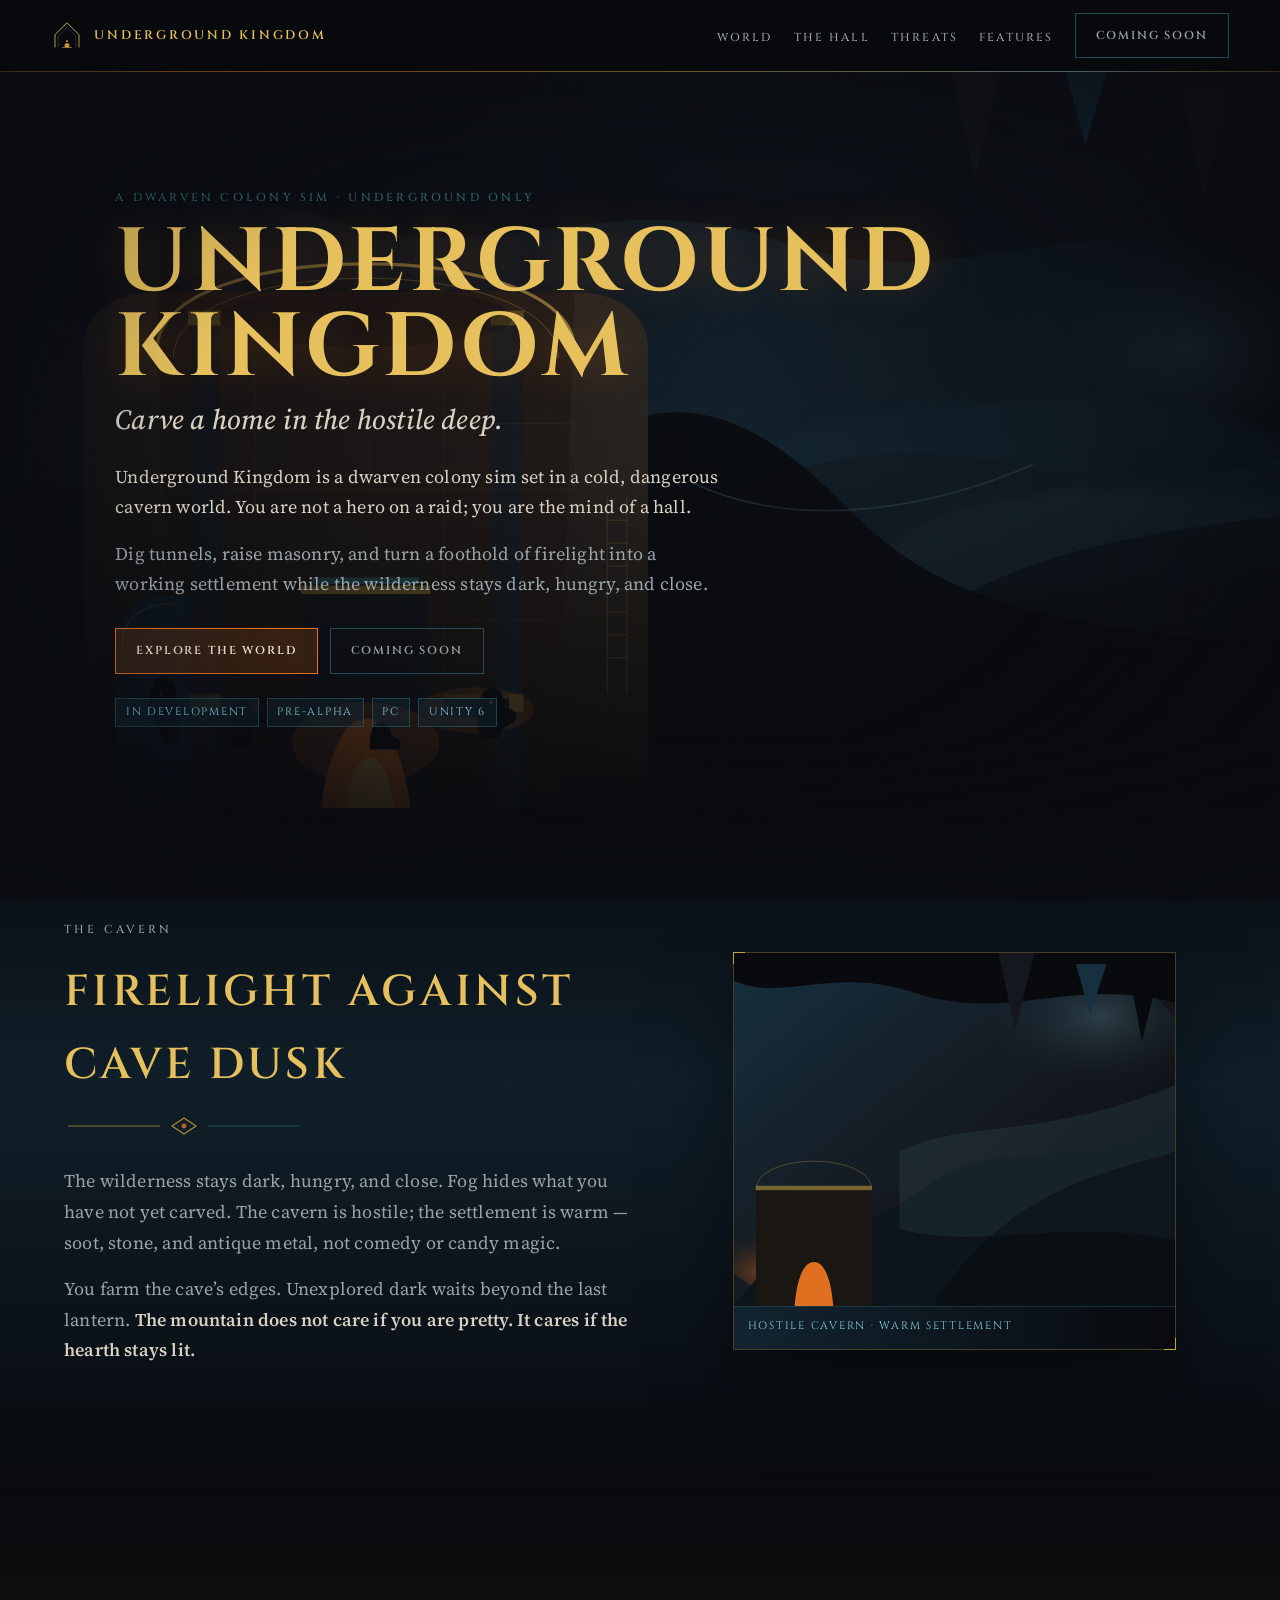
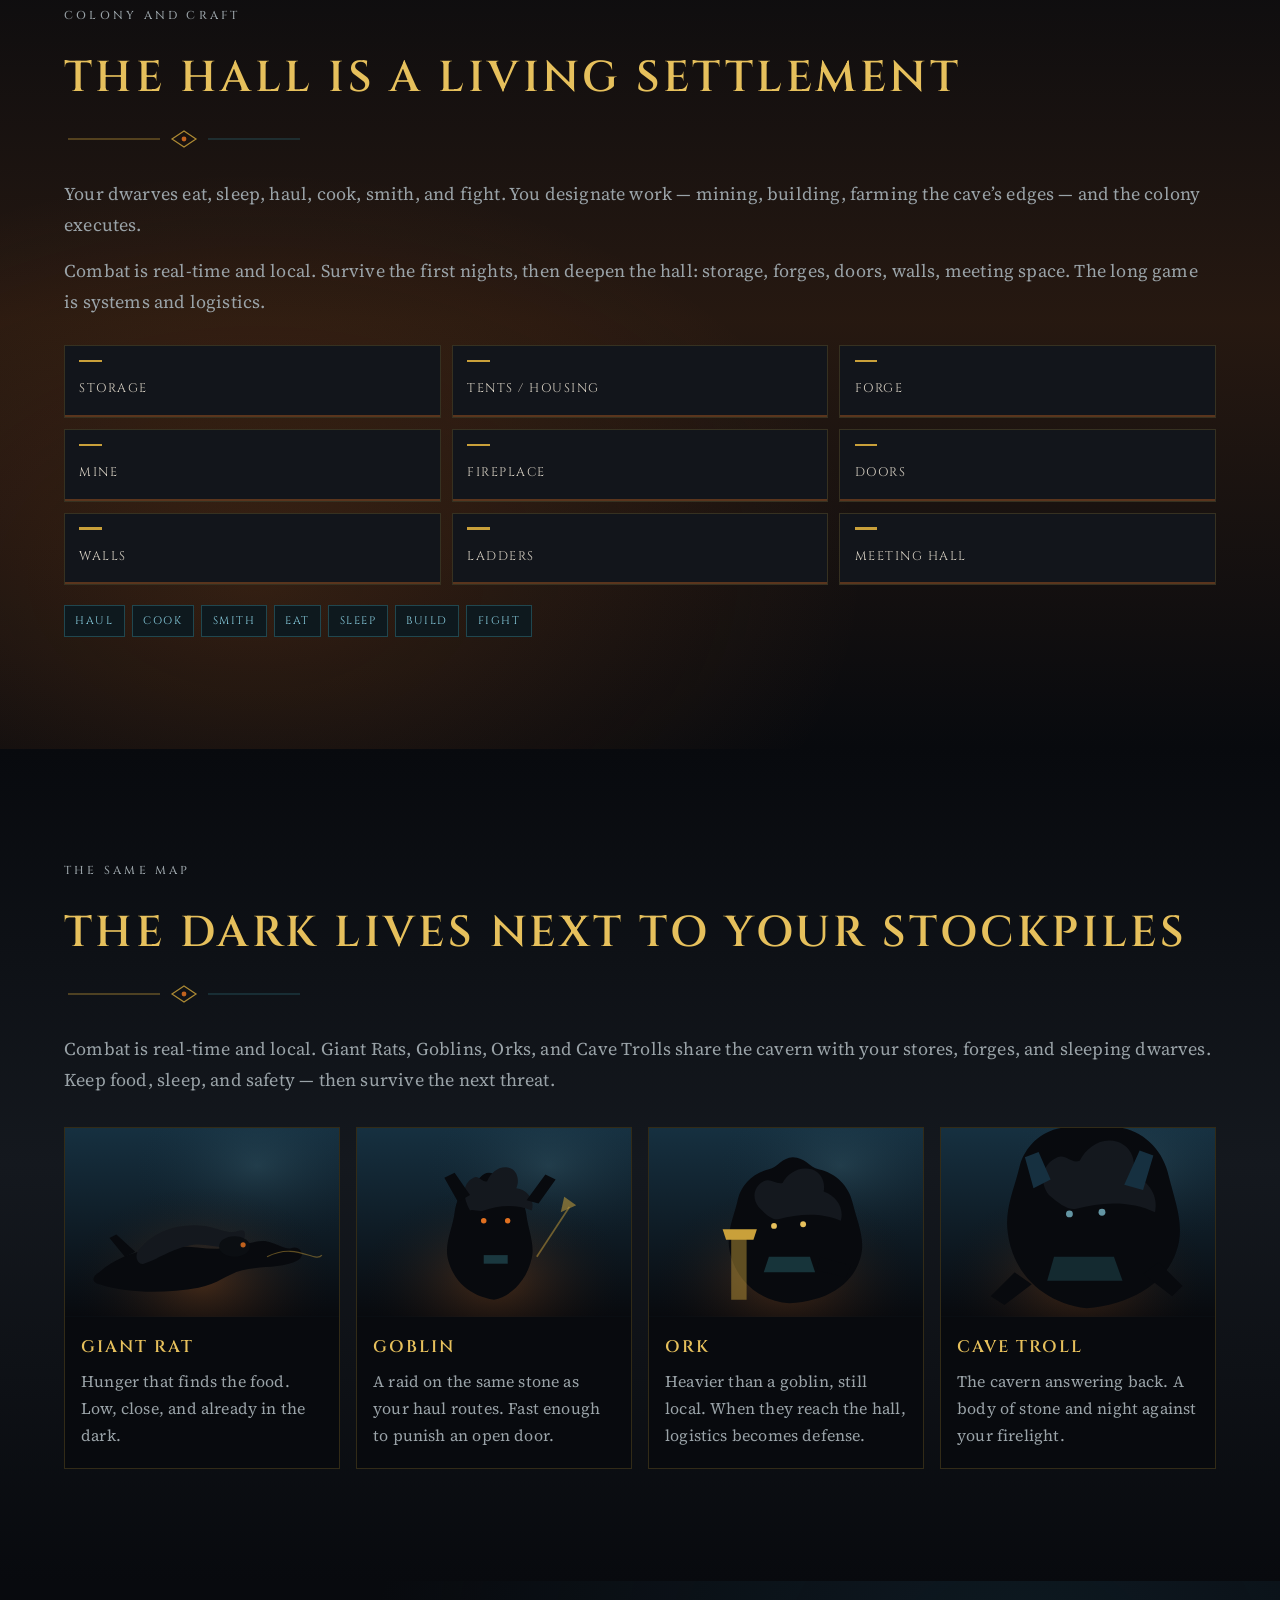
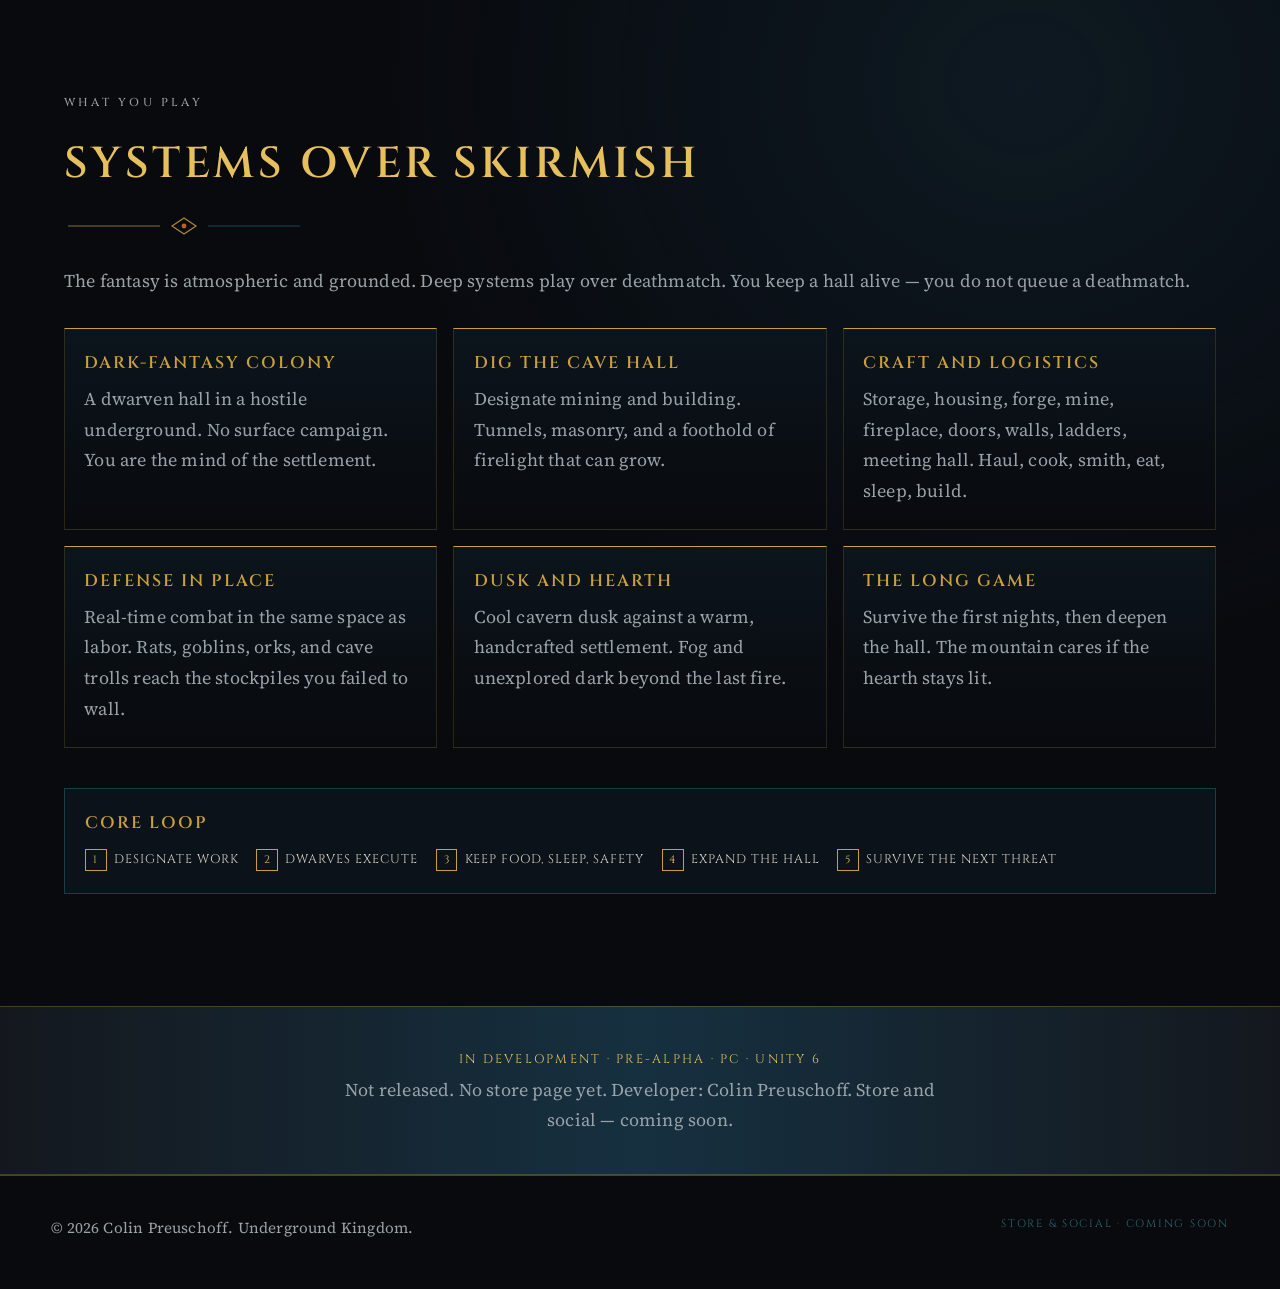
==== docs/index.html @ c6074930 "Add Underground Kingdom public site v1 Static marketing page for GitHub Pages (/docs), with locked p" ====
<!DOCTYPE html>
<html lang="en">
<head>
  <meta charset="utf-8">
  <meta name="viewport" content="width=device-width, initial-scale=1">
  <title>Underground Kingdom — a dwarven colony sim</title>
  <meta name="description" content="Underground Kingdom is a dwarven colony sim set in a cold, dangerous cavern world. Dig tunnels, raise masonry, and keep the hearth lit. PC. Unity 6. In development.">
  <meta name="theme-color" content="#080A0E">
  <meta name="robots" content="index,follow">
  <meta property="og:title" content="Underground Kingdom">
  <meta property="og:description" content="Carve a home in the hostile deep. A dwarven colony sim of logistics, craft, and real-time defense.">
  <meta property="og:type" content="website">
  <meta property="og:image" content="assets/hero-cavern.svg">
  <meta name="twitter:card" content="summary_large_image">
  <link rel="icon" href="assets/favicon.svg" type="image/svg+xml">
  <link rel="preconnect" href="https://fonts.googleapis.com">
  <link rel="preconnect" href="https://fonts.gstatic.com" crossorigin>
  <link rel="stylesheet" href="https://fonts.googleapis.com/css2?family=Cinzel:wght@400;500;600;700&family=Source+Serif+4:opsz,wght@8..60,400;8..60,500;8..60,600;8..60,700&display=swap">
  <link rel="stylesheet" href="css/styles.css">
  <script>document.documentElement.classList.add("js");</script>
</head>
<body>
  <div class="grain" aria-hidden="true"></div>
  <div class="vignette" aria-hidden="true"></div>

  <a class="skip" href="#main">Skip to content</a>

  <header class="site-nav">
    <a class="wordmark" href="#top">
      <img src="assets/logo.svg" width="80" height="88" alt="">
      <span>Underground Kingdom</span>
    </a>
    <button class="nav-toggle" type="button" aria-expanded="false" aria-controls="site-links" aria-label="Open menu">
      <span></span>
    </button>
    <nav aria-label="Primary">
      <ul class="nav-links" id="site-links">
        <li><a href="#world">World</a></li>
        <li><a href="#hall">The Hall</a></li>
        <li><a href="#threats">Threats</a></li>
        <li><a href="#features">Features</a></li>
        <li><button class="btn btn-mute" type="button" data-coming-soon>Coming soon</button></li>
      </ul>
    </nav>
  </header>

  <main id="main">
    <section class="hero" id="top" aria-labelledby="game-title">
      <div class="hero-art">
        <img src="assets/hero-cavern.svg" width="1600" height="900" alt="">
      </div>
      <div class="hero-shade" aria-hidden="true"></div>
      <div class="hero-inner reveal">
        <p class="kicker">A dwarven colony sim · underground only</p>
        <h1 id="game-title">Underground Kingdom</h1>
        <p class="tagline">Carve a home in the hostile deep.</p>
        <p class="lede">Underground Kingdom is a dwarven colony sim set in a cold, dangerous cavern world. You are not a hero on a raid; you are the mind of a hall.</p>
        <p class="lede">Dig tunnels, raise masonry, and turn a foothold of firelight into a working settlement while the wilderness stays dark, hungry, and close.</p>
        <div class="hero-actions">
          <a class="btn btn-fire" href="#world">Explore the world</a>
          <button class="btn btn-mute" type="button" data-coming-soon>Coming soon</button>
        </div>
        <ul class="status-chips">
          <li>In development</li>
          <li>Pre-alpha</li>
          <li>PC</li>
          <li>Unity 6</li>
        </ul>
      </div>
    </section>

    <section class="section world" id="world" aria-labelledby="world-title" data-reveal>
      <div class="section-inner split">
        <div class="copy">
          <p class="kicker">The cavern</p>
          <h2 id="world-title">Firelight against cave dusk</h2>
          <img class="gold-rule" src="assets/ornament.svg" width="240" height="24" alt="">
          <p>The wilderness stays dark, hungry, and close. Fog hides what you have not yet carved. The cavern is hostile; the settlement is warm — soot, stone, and antique metal, not comedy or candy magic.</p>
          <p>You farm the cave’s edges. Unexplored dark waits beyond the last lantern. <strong>The mountain does not care if you are pretty. It cares if the hearth stays lit.</strong></p>
        </div>
        <figure class="frame">
          <img src="assets/world-dusk.svg" width="800" height="640" alt="A small firelit hall against a cold, unexplored cavern.">
          <figcaption class="caption">Hostile cavern · warm settlement</figcaption>
        </figure>
      </div>
    </section>

    <section class="section hall" id="hall" aria-labelledby="hall-title" data-reveal>
      <div class="section-inner">
        <p class="kicker">Colony and craft</p>
        <h2 id="hall-title">The hall is a living settlement</h2>
        <img class="gold-rule" src="assets/ornament.svg" width="240" height="24" alt="">
        <p>Your dwarves eat, sleep, haul, cook, smith, and fight. You designate work — mining, building, farming the cave’s edges — and the colony executes.</p>
        <p>Combat is real-time and local. Survive the first nights, then deepen the hall: storage, forges, doors, walls, meeting space. The long game is systems and logistics.</p>

        <ul class="works">
          <li><span class="mark" aria-hidden="true"></span><span>Storage</span></li>
          <li><span class="mark" aria-hidden="true"></span><span>Tents / housing</span></li>
          <li><span class="mark" aria-hidden="true"></span><span>Forge</span></li>
          <li><span class="mark" aria-hidden="true"></span><span>Mine</span></li>
          <li><span class="mark" aria-hidden="true"></span><span>Fireplace</span></li>
          <li><span class="mark" aria-hidden="true"></span><span>Doors</span></li>
          <li><span class="mark" aria-hidden="true"></span><span>Walls</span></li>
          <li><span class="mark" aria-hidden="true"></span><span>Ladders</span></li>
          <li><span class="mark" aria-hidden="true"></span><span>Meeting hall</span></li>
        </ul>

        <ul class="labor" aria-label="Dwarf labor">
          <li>Haul</li>
          <li>Cook</li>
          <li>Smith</li>
          <li>Eat</li>
          <li>Sleep</li>
          <li>Build</li>
          <li>Fight</li>
        </ul>
      </div>
    </section>

    <section class="section threats" id="threats" aria-labelledby="threats-title" data-reveal>
      <div class="section-inner">
        <p class="kicker">The same map</p>
        <h2 id="threats-title">The dark lives next to your stockpiles</h2>
        <img class="gold-rule" src="assets/ornament.svg" width="240" height="24" alt="">
        <p>Combat is real-time and local. Giant Rats, Goblins, Orks, and Cave Trolls share the cavern with your stores, forges, and sleeping dwarves. Keep food, sleep, and safety — then survive the next threat.</p>

        <ul class="threat-grid">
          <li class="threat">
            <img src="assets/threat-rat.svg" width="320" height="220" alt="">
            <div class="threat-body">
              <h3>Giant Rat</h3>
              <p>Hunger that finds the food. Low, close, and already in the dark.</p>
            </div>
          </li>
          <li class="threat">
            <img src="assets/threat-goblin.svg" width="320" height="220" alt="">
            <div class="threat-body">
              <h3>Goblin</h3>
              <p>A raid on the same stone as your haul routes. Fast enough to punish an open door.</p>
            </div>
          </li>
          <li class="threat">
            <img src="assets/threat-ork.svg" width="320" height="220" alt="">
            <div class="threat-body">
              <h3>Ork</h3>
              <p>Heavier than a goblin, still local. When they reach the hall, logistics becomes defense.</p>
            </div>
          </li>
          <li class="threat">
            <img src="assets/threat-troll.svg" width="320" height="220" alt="">
            <div class="threat-body">
              <h3>Cave Troll</h3>
              <p>The cavern answering back. A body of stone and night against your firelight.</p>
            </div>
          </li>
        </ul>
      </div>
    </section>

    <section class="section features" id="features" aria-labelledby="features-title" data-reveal>
      <div class="section-inner">
        <p class="kicker">What you play</p>
        <h2 id="features-title">Systems over skirmish</h2>
        <img class="gold-rule" src="assets/ornament.svg" width="240" height="24" alt="">
        <p>The fantasy is atmospheric and grounded. Deep systems play over deathmatch. You keep a hall alive — you do not queue a deathmatch.</p>

        <ul class="feature-grid">
          <li class="feature">
            <h3>Dark-fantasy colony</h3>
            <p>A dwarven hall in a hostile underground. No surface campaign. You are the mind of the settlement.</p>
          </li>
          <li class="feature">
            <h3>Dig the cave hall</h3>
            <p>Designate mining and building. Tunnels, masonry, and a foothold of firelight that can grow.</p>
          </li>
          <li class="feature">
            <h3>Craft and logistics</h3>
            <p>Storage, housing, forge, mine, fireplace, doors, walls, ladders, meeting hall. Haul, cook, smith, eat, sleep, build.</p>
          </li>
          <li class="feature">
            <h3>Defense in place</h3>
            <p>Real-time combat in the same space as labor. Rats, goblins, orks, and cave trolls reach the stockpiles you failed to wall.</p>
          </li>
          <li class="feature">
            <h3>Dusk and hearth</h3>
            <p>Cool cavern dusk against a warm, handcrafted settlement. Fog and unexplored dark beyond the last fire.</p>
          </li>
          <li class="feature">
            <h3>The long game</h3>
            <p>Survive the first nights, then deepen the hall. The mountain cares if the hearth stays lit.</p>
          </li>
        </ul>

        <div class="loop">
          <h3>Core loop</h3>
          <ol>
            <li>Designate work</li>
            <li>Dwarves execute</li>
            <li>Keep food, sleep, safety</li>
            <li>Expand the hall</li>
            <li>Survive the next threat</li>
          </ol>
        </div>
      </div>
    </section>

    <aside class="status" data-reveal>
      <p class="dev">In development · Pre-alpha · PC · Unity 6</p>
      <p>Not released. No store page yet. Developer: Colin Preuschoff. Store and social — coming soon.</p>
    </aside>
  </main>

  <footer class="site-foot">
    <small>© 2026 Colin Preuschoff. Underground Kingdom.</small>
    <span class="soon">Store &amp; social · Coming soon</span>
  </footer>

  <dialog class="soon-dialog" id="coming-soon" aria-labelledby="soon-title">
    <h2 id="soon-title">Coming soon</h2>
    <p>Store pages and social channels are not live. Underground Kingdom is in pre-alpha on PC and is not released.</p>
    <button class="btn" type="button">Close</button>
  </dialog>

  <script src="js/main.js"></script>
</body>
</html>
---- docs/css/styles.css ----
/* Underground Kingdom — public site
   Palette locked: void, cave dusk, antique gold, cloth teal, fire, cave-blue glow.
   Cool cavern vs warm handcrafted settlement. No candy fills. */

:root {
  --void: #080A0E;
  --cave: #163040;
  --cave-deep: #14181E;
  --gold: #C9A03A;
  --gold-light: #E6C05C;
  --teal: #2C6670;
  --fire: #E07020;
  --glow: #8AD0E2;

  --parchment: #D8D1C4;
  --parchment-dim: #9AA3A8;
  --stone-line: color-mix(in srgb, var(--gold) 28%, transparent);
  --warm-wash: color-mix(in srgb, var(--fire) 14%, var(--void));
  --cool-wash: color-mix(in srgb, var(--cave) 55%, var(--void));

  --font-display: "Cinzel", "Palatino Linotype", Palatino, serif;
  --font-body: "Source Serif 4", "Source Serif Pro", Georgia, "Times New Roman", serif;

  --nav-h: 4.5rem;
  --gutter: clamp(1.25rem, 4vw, 4.5rem);
  --max: 72rem;
  --narrow: 42rem;
}

*,
*::before,
*::after { box-sizing: border-box; }

html {
  color-scheme: dark;
  scroll-behavior: smooth;
  scroll-padding-top: calc(var(--nav-h) + 0.75rem);
}

html, body { height: 100%; }

body {
  margin: 0;
  color: var(--parchment);
  background: var(--void);
  font-family: var(--font-body);
  font-size: 1.125rem;
  font-optical-sizing: auto;
  line-height: 1.7;
  letter-spacing: 0.01em;
  -webkit-font-smoothing: antialiased;
  text-rendering: optimizeLegibility;
}

img, svg { display: block; max-width: 100%; height: auto; }

a {
  color: var(--gold-light);
  text-decoration-color: color-mix(in srgb, var(--gold) 45%, transparent);
  text-underline-offset: 0.18em;
}

a:hover { color: var(--gold); }

:focus-visible {
  outline: 2px solid var(--glow);
  outline-offset: 3px;
}

.skip {
  position: absolute;
  left: 0.75rem;
  top: -4rem;
  z-index: 100;
  padding: 0.5rem 0.9rem;
  background: var(--cave-deep);
  color: var(--gold-light);
  border: 1px solid var(--gold);
}
.skip:focus { top: 0.75rem; }

/* Atmosphere overlays */
.grain,
.vignette {
  pointer-events: none;
  position: fixed;
  inset: 0;
  z-index: 40;
}
.grain {
  opacity: 0.07;
  background: url("../assets/grain.svg");
  background-size: 180px 180px;
  mix-blend-mode: overlay;
}
.vignette {
  z-index: 39;
  background:
    radial-gradient(ellipse at center, transparent 50%, rgba(8, 10, 14, 0.55) 100%),
    linear-gradient(to bottom, rgba(8, 10, 14, 0.35), transparent 18%, transparent 82%, rgba(8, 10, 14, 0.55));
}

/* Nav */
.site-nav {
  position: sticky;
  top: 0;
  z-index: 50;
  height: var(--nav-h);
  display: flex;
  align-items: center;
  justify-content: space-between;
  gap: 1rem;
  padding: 0 var(--gutter);
  background: color-mix(in srgb, var(--void) 82%, transparent);
  border-bottom: 1px solid color-mix(in srgb, var(--gold) 22%, transparent);
  backdrop-filter: blur(14px) saturate(1.1);
}
.site-nav::after {
  content: "";
  position: absolute;
  left: 0;
  right: 0;
  bottom: -1px;
  height: 1px;
  background: linear-gradient(90deg, transparent, var(--fire) 18%, var(--gold) 50%, var(--glow) 82%, transparent);
  opacity: 0.35;
}

.wordmark {
  display: flex;
  align-items: center;
  gap: 0.7rem;
  color: inherit;
  text-decoration: none;
  min-width: 0;
}
.wordmark img {
  width: 2rem;
  height: auto;
  flex: none;
}
.wordmark span {
  font-family: var(--font-display);
  font-weight: 600;
  font-size: 0.78rem;
  letter-spacing: 0.22em;
  text-transform: uppercase;
  color: var(--gold-light);
  white-space: nowrap;
}

.nav-links {
  display: flex;
  align-items: center;
  gap: 0.15rem 1.35rem;
  list-style: none;
  margin: 0;
  padding: 0;
}
.nav-links a {
  font-family: var(--font-display);
  font-size: 0.72rem;
  font-weight: 500;
  letter-spacing: 0.18em;
  text-transform: uppercase;
  text-decoration: none;
  color: var(--parchment-dim);
}
.nav-links a:hover,
.nav-links a:focus-visible { color: var(--gold-light); }

.nav-toggle {
  display: none;
  width: 2.5rem;
  height: 2.5rem;
  border: 1px solid var(--stone-line);
  background: transparent;
  color: var(--gold-light);
  cursor: pointer;
}
.nav-toggle span,
.nav-toggle span::before,
.nav-toggle span::after {
  display: block;
  width: 1.1rem;
  height: 1.5px;
  background: currentColor;
  position: relative;
  margin: 0 auto;
}
.nav-toggle span::before,
.nav-toggle span::after {
  content: "";
  position: absolute;
  left: 0;
}
.nav-toggle span::before { top: -6px; }
.nav-toggle span::after { top: 6px; }

/* Buttons */
.btn {
  display: inline-flex;
  align-items: center;
  justify-content: center;
  gap: 0.5rem;
  min-height: 2.85rem;
  padding: 0.55rem 1.25rem;
  border: 1px solid var(--gold);
  background: transparent;
  color: var(--gold-light);
  font-family: var(--font-display);
  font-size: 0.72rem;
  font-weight: 600;
  letter-spacing: 0.16em;
  text-transform: uppercase;
  text-decoration: none;
  cursor: pointer;
  transition: background 0.2s ease, color 0.2s ease, border-color 0.2s ease, box-shadow 0.2s ease;
}
.btn:hover,
.btn:focus-visible {
  background: color-mix(in srgb, var(--gold) 16%, transparent);
  color: var(--gold-light);
  box-shadow: 0 0 24px color-mix(in srgb, var(--gold) 22%, transparent);
}
.btn-fire {
  border-color: var(--fire);
  color: #F3E6D4;
  background: color-mix(in srgb, var(--fire) 18%, transparent);
}
.btn-fire:hover,
.btn-fire:focus-visible {
  background: color-mix(in srgb, var(--fire) 32%, transparent);
  box-shadow: 0 0 28px color-mix(in srgb, var(--fire) 30%, transparent);
}
.btn-mute {
  border-color: color-mix(in srgb, var(--teal) 70%, var(--void));
  color: var(--parchment-dim);
}
.btn-mute:hover,
.btn-mute:focus-visible {
  border-color: var(--teal);
  color: var(--glow);
  background: color-mix(in srgb, var(--teal) 16%, transparent);
  box-shadow: none;
}

/* Hero */
.hero {
  position: relative;
  min-height: min(46rem, calc(100vh - var(--nav-h)));
  display: grid;
  align-items: end;
  overflow: hidden;
  isolation: isolate;
}
.hero-art {
  position: absolute;
  inset: 0;
  z-index: -2;
}
.hero-art img,
.hero-art svg {
  width: 100%;
  height: 100%;
  object-fit: cover;
}
.hero-shade {
  position: absolute;
  inset: 0;
  z-index: -1;
  background:
    linear-gradient(90deg, rgba(8, 10, 14, 0.78) 0%, rgba(8, 10, 14, 0.42) 34%, rgba(8, 10, 14, 0.08) 58%, rgba(8, 10, 14, 0.45) 100%),
    linear-gradient(to top, rgba(8, 10, 14, 0.7) 0%, rgba(8, 10, 14, 0.08) 46%, rgba(8, 10, 14, 0.28) 100%);
}
.hero-inner {
  width: min(100%, var(--max));
  margin: 0 auto;
  padding: clamp(3rem, 8vh, 6rem) var(--gutter) clamp(3.5rem, 9vh, 6.5rem);
}
.kicker {
  margin: 0 0 0.85rem;
  font-family: var(--font-display);
  font-size: 0.72rem;
  font-weight: 500;
  letter-spacing: 0.28em;
  text-transform: uppercase;
  color: var(--teal);
}
.hero h1 {
  margin: 0 0 0.65rem;
  font-family: var(--font-display);
  font-weight: 700;
  font-size: clamp(2.4rem, 7.2vw, 5.6rem);
  line-height: 0.95;
  letter-spacing: 0.04em;
  text-transform: uppercase;
  color: var(--gold-light);
  text-shadow: 0 0 40px color-mix(in srgb, var(--fire) 25%, transparent);
}
.tagline {
  margin: 0 0 1.4rem;
  max-width: 28ch;
  font-size: clamp(1.2rem, 2.4vw, 1.75rem);
  font-style: italic;
  font-weight: 500;
  line-height: 1.35;
  color: var(--parchment);
}
.lede {
  max-width: 38rem;
  margin: 0 0 1rem;
  color: var(--parchment);
}
.lede + .lede { color: var(--parchment-dim); }
.hero-actions {
  display: flex;
  flex-wrap: wrap;
  gap: 0.75rem;
  margin: 1.75rem 0 1.5rem;
}
.status-chips {
  display: flex;
  flex-wrap: wrap;
  gap: 0.5rem;
  padding: 0;
  margin: 0;
  list-style: none;
}
.status-chips li {
  font-family: var(--font-display);
  font-size: 0.68rem;
  letter-spacing: 0.16em;
  text-transform: uppercase;
  color: var(--glow);
  border: 1px solid color-mix(in srgb, var(--teal) 55%, transparent);
  padding: 0.28rem 0.6rem;
  background: color-mix(in srgb, var(--cave) 35%, transparent);
}

/* Shared layout */
.section {
  position: relative;
  padding: clamp(4rem, 9vw, 7rem) var(--gutter);
}
.section-inner {
  width: min(100%, var(--max));
  margin: 0 auto;
}
.section h2 {
  margin: 0 0 0.75rem;
  font-family: var(--font-display);
  font-size: clamp(1.7rem, 3.6vw, 2.7rem);
  font-weight: 600;
  letter-spacing: 0.08em;
  text-transform: uppercase;
  color: var(--gold-light);
}
.section h3 {
  margin: 0 0 0.4rem;
  font-family: var(--font-display);
  font-size: 1.05rem;
  font-weight: 600;
  letter-spacing: 0.12em;
  text-transform: uppercase;
  color: var(--gold);
}
.section p { margin: 0 0 1rem; color: var(--parchment-dim); }
.section p strong { color: var(--parchment); font-weight: 600; }
.gold-rule {
  width: min(100%, 15rem);
  height: auto;
  margin: 0 0 1.75rem;
  opacity: 0.85;
}

.split {
  display: grid;
  grid-template-columns: 1.05fr 0.95fr;
  gap: clamp(1.5rem, 4vw, 3.5rem);
  align-items: center;
}
.split.reverse { grid-template-columns: 0.95fr 1.05fr; }
.split.reverse .copy { order: 2; }
.split.reverse .frame { order: 1; }

.frame {
  position: relative;
  border: 1px solid color-mix(in srgb, var(--gold) 28%, transparent);
  background: var(--cave-deep);
  box-shadow:
    inset 0 0 0 1px color-mix(in srgb, var(--teal) 25%, transparent),
    0 30px 80px rgba(0, 0, 0, 0.45);
}
.frame::before,
.frame::after {
  content: "";
  position: absolute;
  width: 12px;
  height: 12px;
  border: 1px solid var(--gold);
  pointer-events: none;
}
.frame::before { top: -1px; left: -1px; border-right: 0; border-bottom: 0; }
.frame::after { bottom: -1px; right: -1px; border-left: 0; border-top: 0; }
.frame img { width: 100%; height: auto; }

.caption {
  margin: 0;
  padding: 0.65rem 0.85rem 0.8rem;
  font-family: var(--font-display);
  font-size: 0.68rem;
  letter-spacing: 0.16em;
  text-transform: uppercase;
  color: var(--glow);
  background: linear-gradient(90deg, color-mix(in srgb, var(--cave) 70%, var(--void)), var(--void));
  border-top: 1px solid color-mix(in srgb, var(--teal) 40%, transparent);
}

.world { background: linear-gradient(180deg, var(--void), var(--cool-wash) 40%, var(--void)); }
.hall {
  background:
    radial-gradient(ellipse at 20% 80%, color-mix(in srgb, var(--fire) 16%, transparent), transparent 42%),
    linear-gradient(180deg, var(--void), var(--warm-wash), var(--void));
}
.threats {
  background: linear-gradient(180deg, var(--void), var(--cave-deep) 50%, var(--void));
}
.features {
  background:
    radial-gradient(ellipse at 80% 10%, color-mix(in srgb, var(--cave) 40%, transparent), transparent 45%),
    var(--void);
}

/* Works / labor */
.works {
  display: grid;
  grid-template-columns: repeat(3, 1fr);
  gap: 0.7rem;
  margin: 1.75rem 0 0;
  padding: 0;
  list-style: none;
}
.works li {
  padding: 0.85rem 0.9rem 0.95rem;
  background: color-mix(in srgb, var(--cave-deep) 80%, var(--void));
  border: 1px solid color-mix(in srgb, var(--gold) 20%, transparent);
  box-shadow: inset 0 -2px 0 color-mix(in srgb, var(--fire) 35%, transparent);
}
.works .mark {
  display: block;
  width: 1.4rem;
  height: 0.15rem;
  margin-bottom: 0.55rem;
  background: var(--gold);
}
.works span {
  font-family: var(--font-display);
  font-size: 0.78rem;
  letter-spacing: 0.12em;
  text-transform: uppercase;
  color: var(--parchment);
}

.labor {
  display: flex;
  flex-wrap: wrap;
  gap: 0.45rem;
  margin: 1.25rem 0 0;
  padding: 0;
  list-style: none;
}
.labor li {
  font-family: var(--font-display);
  font-size: 0.68rem;
  letter-spacing: 0.14em;
  text-transform: uppercase;
  color: var(--glow);
  padding: 0.35rem 0.65rem;
  border: 1px solid color-mix(in srgb, var(--teal) 60%, transparent);
  background: color-mix(in srgb, var(--teal) 16%, var(--void));
}

/* Threats */
.threat-grid {
  display: grid;
  grid-template-columns: repeat(4, 1fr);
  gap: 1rem;
  margin: 2rem 0 0;
  padding: 0;
  list-style: none;
}
.threat {
  background: var(--void);
  border: 1px solid color-mix(in srgb, var(--gold) 22%, transparent);
  display: flex;
  flex-direction: column;
}
.threat img {
  width: 100%;
  aspect-ratio: 320 / 220;
  object-fit: cover;
  background: var(--cave);
}
.threat-body { padding: 1rem 1rem 1.15rem; }
.threat h3 { color: var(--gold-light); }
.threat p {
  margin: 0;
  font-size: 1rem;
}

/* Features */
.feature-grid {
  display: grid;
  grid-template-columns: repeat(3, 1fr);
  gap: 1rem;
  margin: 2rem 0 0;
  padding: 0;
  list-style: none;
}
.feature {
  padding: 1.25rem 1.2rem 1.4rem;
  background: linear-gradient(180deg, color-mix(in srgb, var(--cave) 28%, var(--void)), var(--void));
  border: 1px solid color-mix(in srgb, var(--gold) 18%, transparent);
  border-top: 1px solid var(--gold);
}
.feature p { margin: 0; }

.loop {
  margin: 2.5rem 0 0;
  padding: 1.25rem 1.25rem 1.4rem;
  border: 1px solid color-mix(in srgb, var(--teal) 50%, transparent);
  background: color-mix(in srgb, var(--cave) 22%, var(--void));
}
.loop ol {
  display: flex;
  flex-wrap: wrap;
  gap: 0.55rem 1.1rem;
  margin: 0.75rem 0 0;
  padding: 0;
  list-style: none;
  counter-reset: loop;
}
.loop li {
  counter-increment: loop;
  font-family: var(--font-display);
  font-size: 0.78rem;
  letter-spacing: 0.08em;
  text-transform: uppercase;
  color: var(--parchment);
  display: flex;
  align-items: center;
  gap: 0.45rem;
}
.loop li::before {
  content: counter(loop);
  display: inline-flex;
  align-items: center;
  justify-content: center;
  width: 1.35rem;
  height: 1.35rem;
  border: 1px solid var(--gold);
  color: var(--gold-light);
  font-size: 0.68rem;
}

/* Status strip */
.status {
  padding: 2.4rem var(--gutter);
  background: linear-gradient(90deg, var(--cave-deep), var(--cave), var(--cave-deep));
  border-block: 1px solid color-mix(in srgb, var(--gold) 28%, transparent);
  text-align: center;
}
.status p {
  margin: 0.25rem auto 0;
  max-width: 40rem;
  color: var(--parchment-dim);
}
.status .dev {
  font-family: var(--font-display);
  letter-spacing: 0.18em;
  text-transform: uppercase;
  font-size: 0.78rem;
  color: var(--gold-light);
}

/* Footer */
.site-foot {
  padding: 2.4rem var(--gutter) 3rem;
  display: flex;
  flex-wrap: wrap;
  justify-content: space-between;
  gap: 1rem;
  color: var(--parchment-dim);
  font-size: 0.95rem;
  border-top: 1px solid color-mix(in srgb, var(--cave) 80%, var(--gold));
}
.site-foot small { font-size: inherit; }
.site-foot .soon {
  font-family: var(--font-display);
  font-size: 0.68rem;
  letter-spacing: 0.16em;
  text-transform: uppercase;
  color: var(--teal);
}

/* Dialog */
.soon-dialog {
  width: min(28rem, calc(100vw - 2rem));
  padding: 1.5rem 1.5rem 1.35rem;
  border: 1px solid var(--gold);
  background: var(--cave-deep);
  color: var(--parchment);
  box-shadow: 0 30px 80px rgba(0, 0, 0, 0.6);
}
.soon-dialog::backdrop {
  background: color-mix(in srgb, var(--void) 78%, transparent);
}
.soon-dialog h2 {
  margin: 0 0 0.6rem;
  font-family: var(--font-display);
  font-size: 1.05rem;
  letter-spacing: 0.12em;
  text-transform: uppercase;
  color: var(--gold-light);
}
.soon-dialog p { margin: 0 0 1.1rem; color: var(--parchment-dim); }
.soon-dialog .btn { width: 100%; }

/* Reveal */
.js [data-reveal] {
  opacity: 0;
  transform: translateY(1.1rem);
}
.js [data-reveal].reveal,
.hero-inner.reveal {
  animation: rise 0.9s ease forwards;
}
.hero-inner.reveal { animation-delay: 0.08s; }
@keyframes rise {
  to { opacity: 1; transform: none; }
}

/* Responsive */
@media (max-width: 980px) {
  .split,
  .split.reverse { grid-template-columns: 1fr; }
  .split.reverse .copy,
  .split.reverse .frame { order: unset; }
  .threat-grid { grid-template-columns: 1fr 1fr; }
  .feature-grid { grid-template-columns: 1fr 1fr; }
}

@media (max-width: 720px) {
  .nav-toggle { display: inline-flex; align-items: center; justify-content: center; }
  .nav-links {
    position: absolute;
    top: var(--nav-h);
    right: 0;
    left: 0;
    display: none;
    flex-direction: column;
    align-items: stretch;
    gap: 0;
    padding: 0.5rem var(--gutter) 1rem;
    background: color-mix(in srgb, var(--void) 94%, var(--cave));
    border-bottom: 1px solid var(--gold);
  }
  .nav-open .nav-links { display: flex; }
  .nav-links a,
  .nav-links .btn { padding: 0.7rem 0; }
  .works { grid-template-columns: 1fr 1fr; }
  .feature-grid { grid-template-columns: 1fr; }
  .wordmark span { letter-spacing: 0.14em; font-size: 0.7rem; }
}

@media (max-width: 540px) {
  .threat-grid { grid-template-columns: 1fr; }
  .works { grid-template-columns: 1fr; }
  .hero h1 { letter-spacing: 0.02em; }
}

@media (prefers-reduced-motion: reduce) {
  html { scroll-behavior: auto; }
  .js [data-reveal],
  .reveal { opacity: 1; transform: none; animation: none; }
  .grain { display: none; }
}
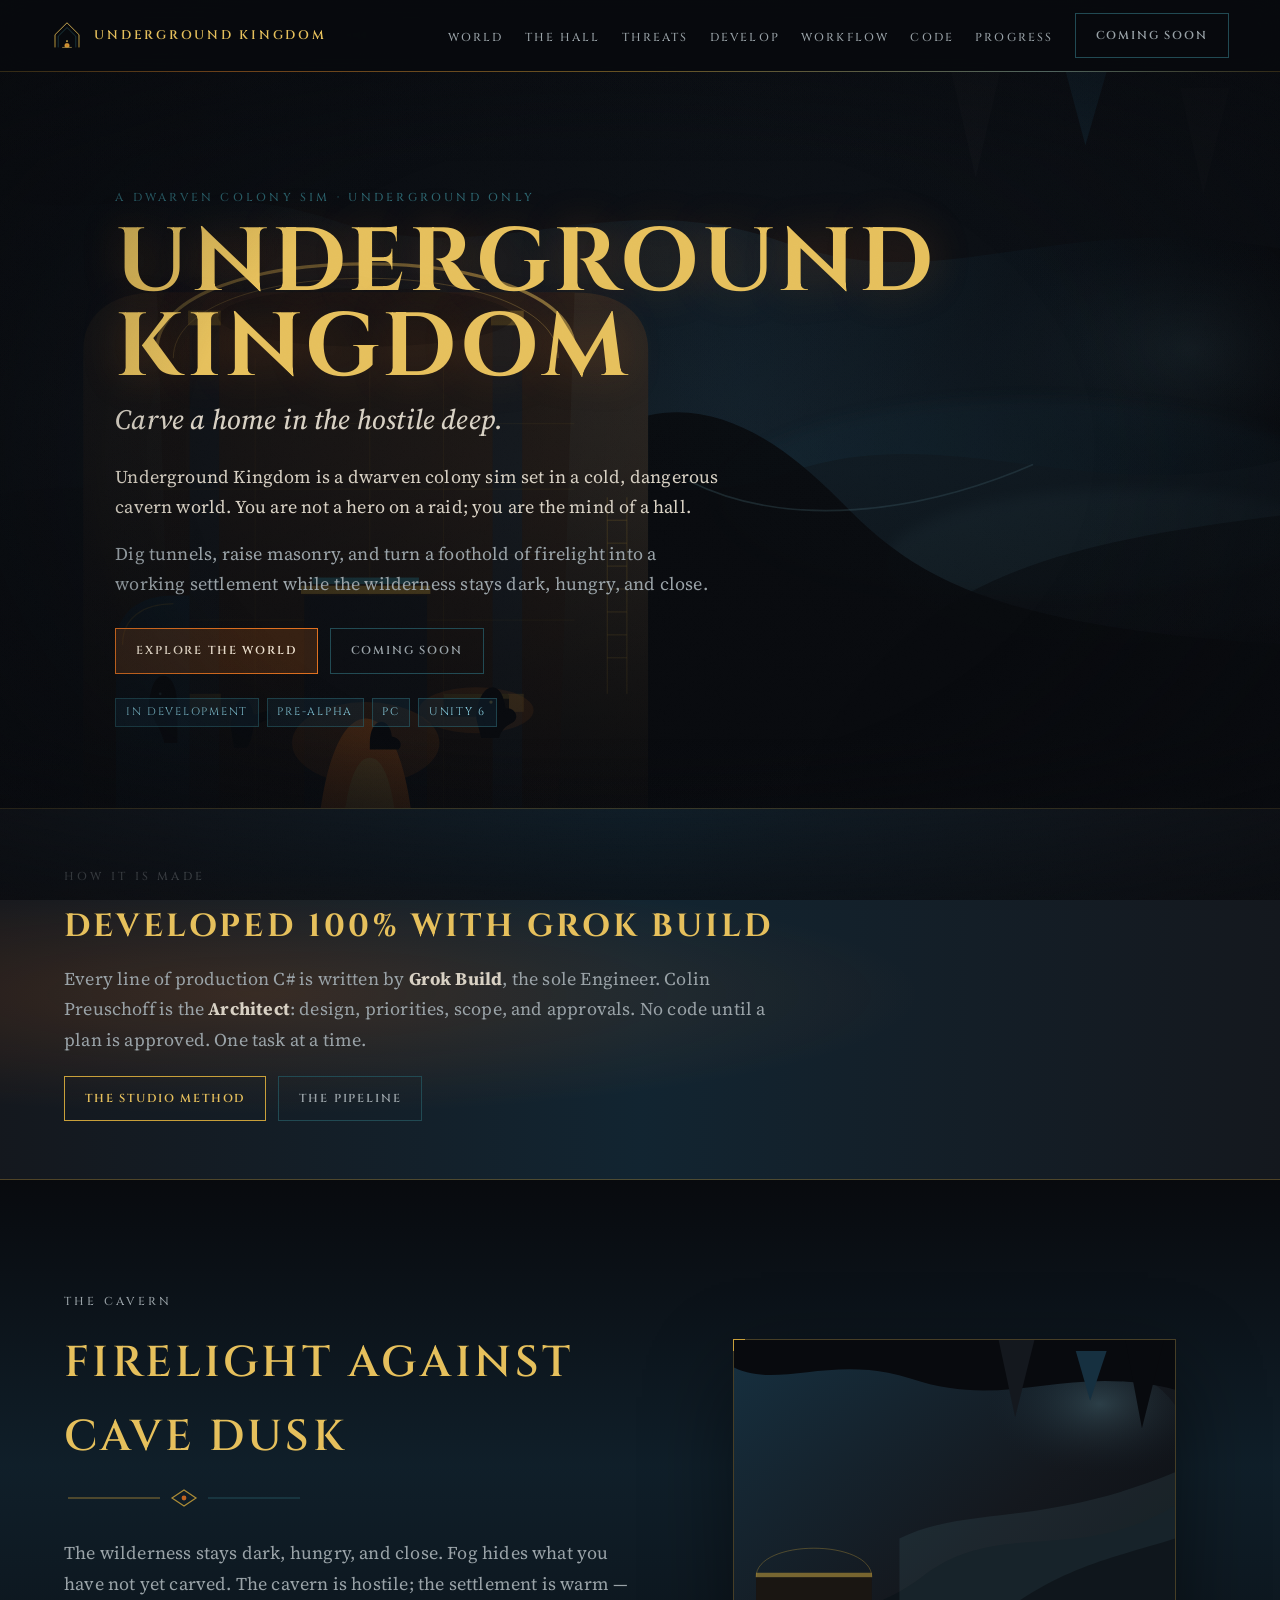
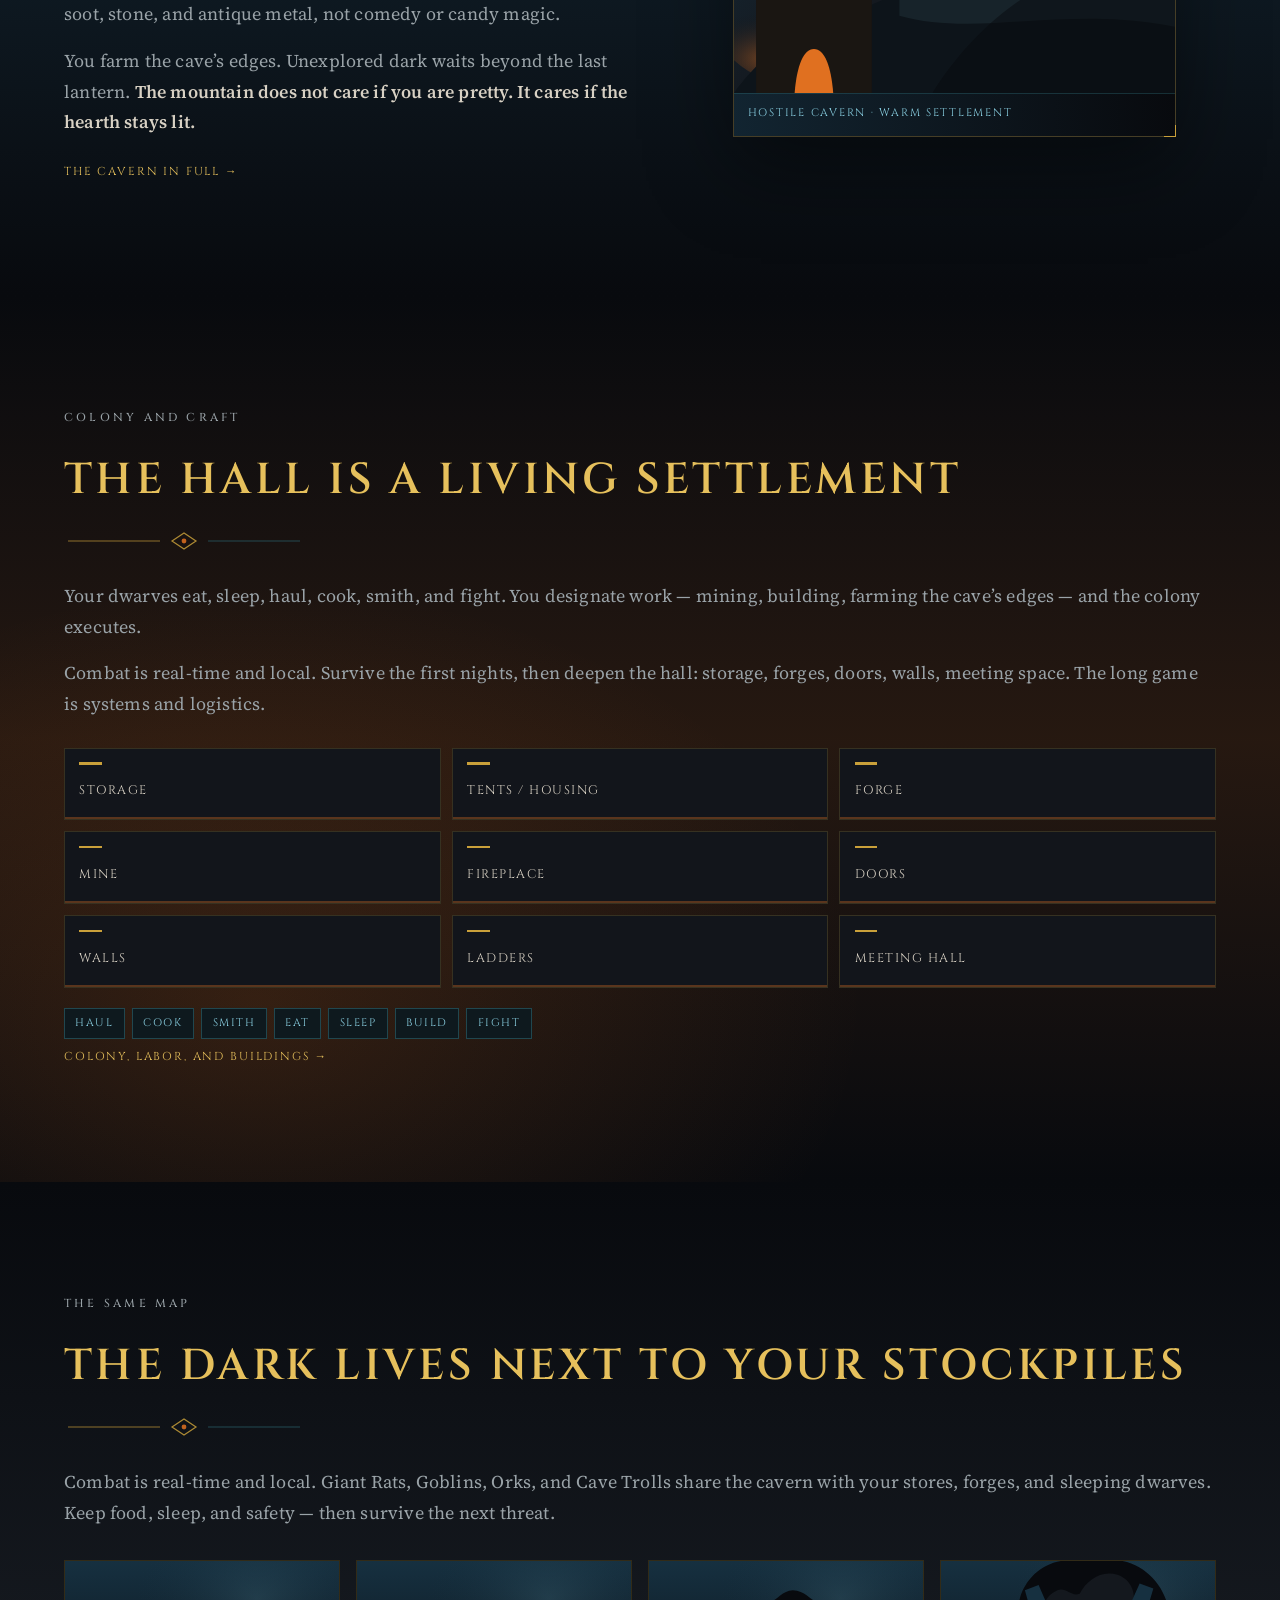
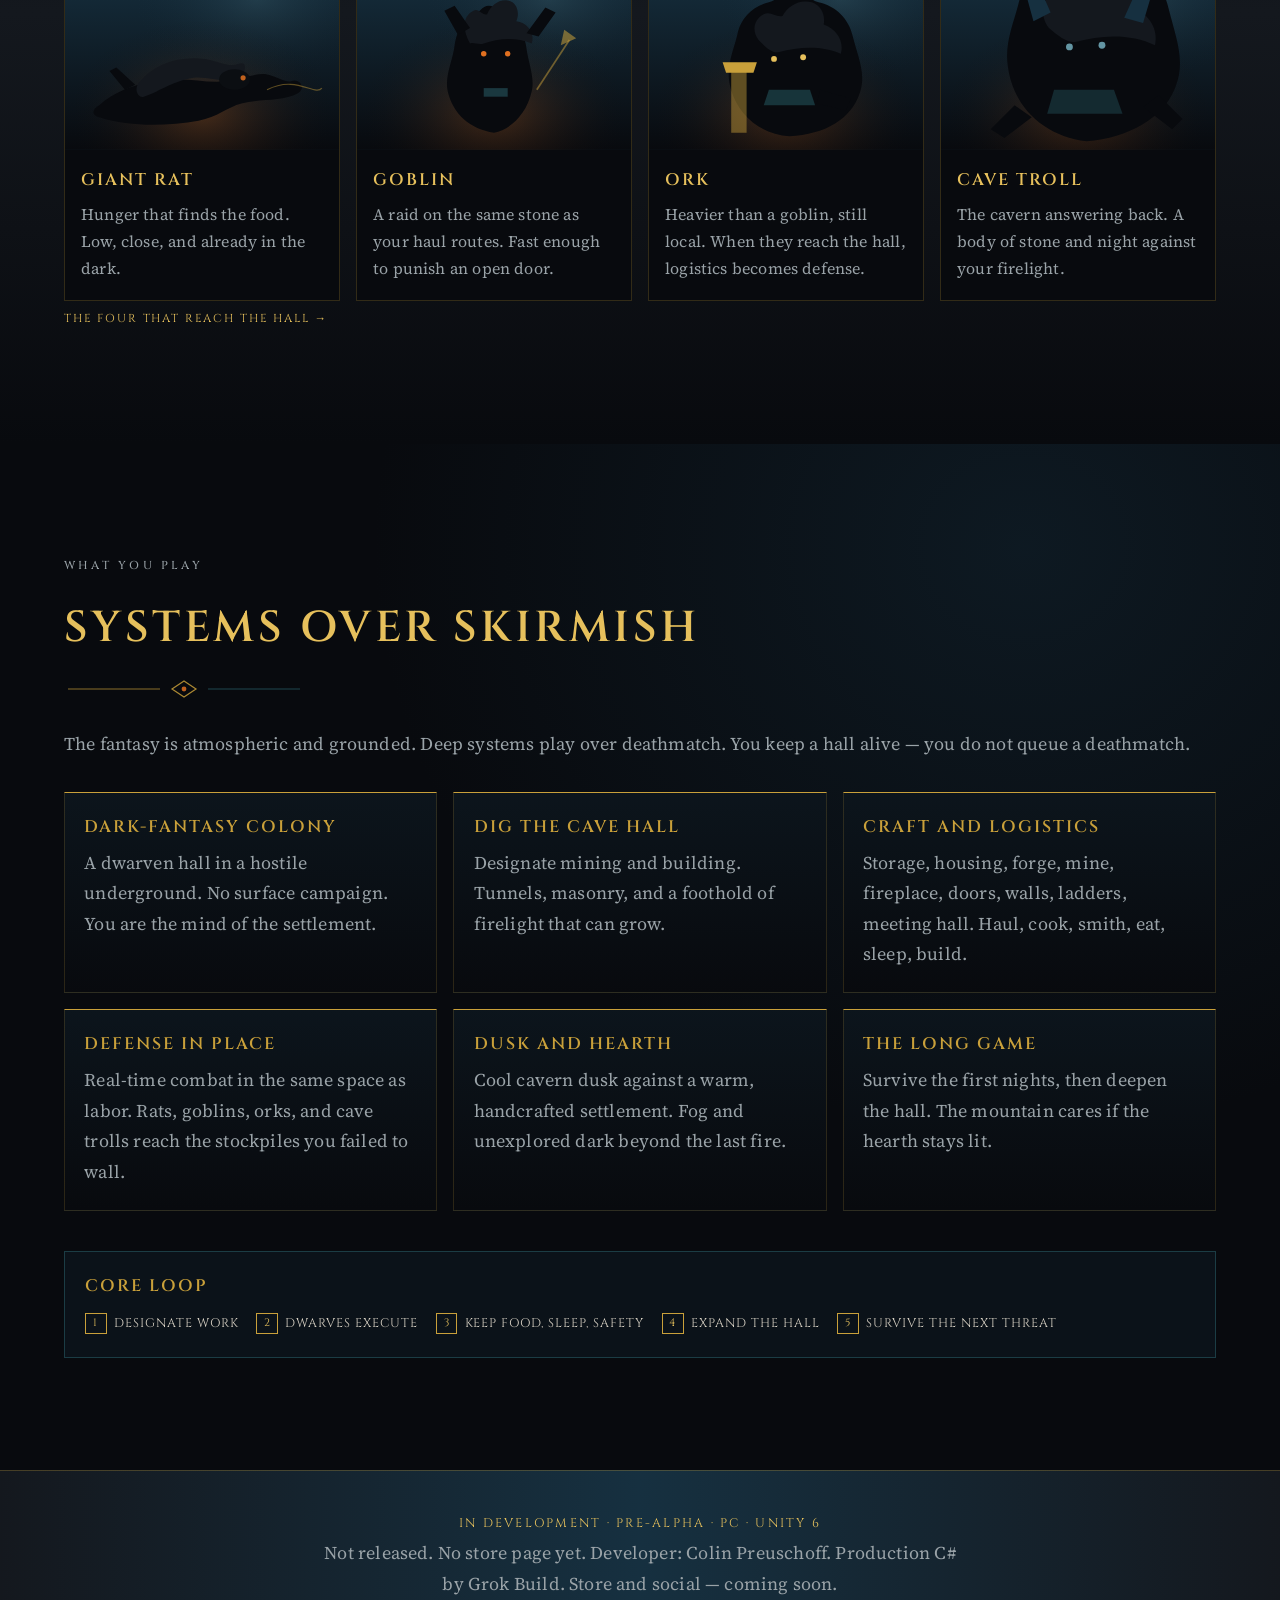
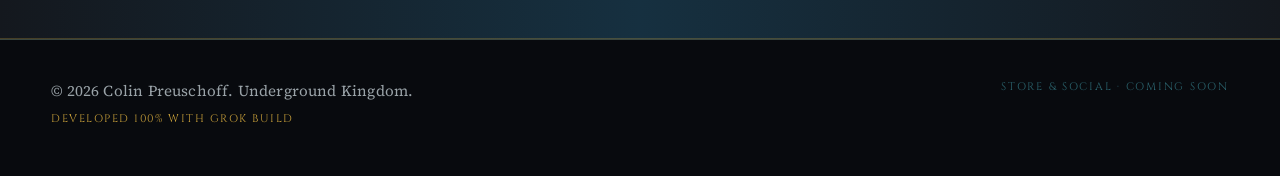
==== commit fc35a297: "Add studio pages: Grok Build workflow, briefs, plans, code, progress Expand the public site with Wor" ====
--- a/docs/index.html
+++ b/docs/index.html
@@ -4,11 +4,11 @@
   <meta charset="utf-8">
   <meta name="viewport" content="width=device-width, initial-scale=1">
   <title>Underground Kingdom — a dwarven colony sim</title>
-  <meta name="description" content="Underground Kingdom is a dwarven colony sim set in a cold, dangerous cavern world. Dig tunnels, raise masonry, and keep the hearth lit. PC. Unity 6. In development.">
+  <meta name="description" content="Underground Kingdom is a dwarven colony sim set in a cold, dangerous cavern world. Dig tunnels, raise masonry, and keep the hearth lit. Developed 100% with Grok Build. PC. Unity 6. In development.">
   <meta name="theme-color" content="#080A0E">
   <meta name="robots" content="index,follow">
   <meta property="og:title" content="Underground Kingdom">
-  <meta property="og:description" content="Carve a home in the hostile deep. A dwarven colony sim of logistics, craft, and real-time defense.">
+  <meta property="og:description" content="Underground Kingdom is a dwarven colony sim set in a cold, dangerous cavern world. Dig tunnels, raise masonry, and keep the hearth lit. Developed 100% with Grok Build. PC. Unity 6. In development.">
   <meta property="og:type" content="website">
   <meta property="og:image" content="assets/hero-cavern.svg">
   <meta name="twitter:card" content="summary_large_image">
@@ -26,7 +26,7 @@
   <a class="skip" href="#main">Skip to content</a>
 
   <header class="site-nav">
-    <a class="wordmark" href="#top">
+    <a class="wordmark" href="index.html" aria-current="page">
       <img src="assets/logo.svg" width="80" height="88" alt="">
       <span>Underground Kingdom</span>
     </a>
@@ -35,16 +35,20 @@
     </button>
     <nav aria-label="Primary">
       <ul class="nav-links" id="site-links">
-        <li><a href="#world">World</a></li>
-        <li><a href="#hall">The Hall</a></li>
-        <li><a href="#threats">Threats</a></li>
-        <li><a href="#features">Features</a></li>
+        <li><a href="world.html">World</a></li>
+        <li><a href="hall.html">The Hall</a></li>
+        <li><a href="threats.html">Threats</a></li>
+        <li><a href="develop.html">Develop</a></li>
+        <li><a href="workflow.html">Workflow</a></li>
+        <li><a href="code.html">Code</a></li>
+        <li><a href="progress.html">Progress</a></li>
         <li><button class="btn btn-mute" type="button" data-coming-soon>Coming soon</button></li>
       </ul>
     </nav>
   </header>
 
   <main id="main">
+
     <section class="hero" id="top" aria-labelledby="game-title">
       <div class="hero-art">
         <img src="assets/hero-cavern.svg" width="1600" height="900" alt="">
@@ -57,7 +61,7 @@
         <p class="lede">Underground Kingdom is a dwarven colony sim set in a cold, dangerous cavern world. You are not a hero on a raid; you are the mind of a hall.</p>
         <p class="lede">Dig tunnels, raise masonry, and turn a foothold of firelight into a working settlement while the wilderness stays dark, hungry, and close.</p>
         <div class="hero-actions">
-          <a class="btn btn-fire" href="#world">Explore the world</a>
+          <a class="btn btn-fire" href="world.html">Explore the world</a>
           <button class="btn btn-mute" type="button" data-coming-soon>Coming soon</button>
         </div>
         <ul class="status-chips">
@@ -66,6 +70,18 @@
           <li>PC</li>
           <li>Unity 6</li>
         </ul>
+      </div>
+    </section>
+
+    <section class="band" aria-labelledby="ai-title" data-reveal>
+      <div class="band-inner">
+        <p class="kicker">How it is made</p>
+        <h2 id="ai-title">Developed 100% with Grok Build</h2>
+        <p>Every line of production C# is written by <strong>Grok Build</strong>, the sole Engineer. Colin Preuschoff is the <strong>Architect</strong>: design, priorities, scope, and approvals. No code until a plan is approved. One task at a time.</p>
+        <div class="page-actions">
+          <a class="btn" href="develop.html">The studio method</a>
+          <a class="btn btn-mute" href="workflow.html">The pipeline</a>
+        </div>
       </div>
     </section>
 
@@ -77,6 +93,7 @@
           <img class="gold-rule" src="assets/ornament.svg" width="240" height="24" alt="">
           <p>The wilderness stays dark, hungry, and close. Fog hides what you have not yet carved. The cavern is hostile; the settlement is warm — soot, stone, and antique metal, not comedy or candy magic.</p>
           <p>You farm the cave’s edges. Unexplored dark waits beyond the last lantern. <strong>The mountain does not care if you are pretty. It cares if the hearth stays lit.</strong></p>
+          <a class="tease-link" href="world.html">The cavern in full →</a>
         </div>
         <figure class="frame">
           <img src="assets/world-dusk.svg" width="800" height="640" alt="A small firelit hall against a cold, unexplored cavern.">
@@ -92,7 +109,6 @@
         <img class="gold-rule" src="assets/ornament.svg" width="240" height="24" alt="">
         <p>Your dwarves eat, sleep, haul, cook, smith, and fight. You designate work — mining, building, farming the cave’s edges — and the colony executes.</p>
         <p>Combat is real-time and local. Survive the first nights, then deepen the hall: storage, forges, doors, walls, meeting space. The long game is systems and logistics.</p>
-
         <ul class="works">
           <li><span class="mark" aria-hidden="true"></span><span>Storage</span></li>
           <li><span class="mark" aria-hidden="true"></span><span>Tents / housing</span></li>
@@ -104,7 +120,6 @@
           <li><span class="mark" aria-hidden="true"></span><span>Ladders</span></li>
           <li><span class="mark" aria-hidden="true"></span><span>Meeting hall</span></li>
         </ul>
-
         <ul class="labor" aria-label="Dwarf labor">
           <li>Haul</li>
           <li>Cook</li>
@@ -114,6 +129,7 @@
           <li>Build</li>
           <li>Fight</li>
         </ul>
+        <a class="tease-link" href="hall.html">Colony, labor, and buildings →</a>
       </div>
     </section>
 
@@ -123,7 +139,6 @@
         <h2 id="threats-title">The dark lives next to your stockpiles</h2>
         <img class="gold-rule" src="assets/ornament.svg" width="240" height="24" alt="">
         <p>Combat is real-time and local. Giant Rats, Goblins, Orks, and Cave Trolls share the cavern with your stores, forges, and sleeping dwarves. Keep food, sleep, and safety — then survive the next threat.</p>
-
         <ul class="threat-grid">
           <li class="threat">
             <img src="assets/threat-rat.svg" width="320" height="220" alt="">
@@ -154,6 +169,7 @@
             </div>
           </li>
         </ul>
+        <a class="tease-link" href="threats.html">The four that reach the hall →</a>
       </div>
     </section>
 
@@ -163,7 +179,6 @@
         <h2 id="features-title">Systems over skirmish</h2>
         <img class="gold-rule" src="assets/ornament.svg" width="240" height="24" alt="">
         <p>The fantasy is atmospheric and grounded. Deep systems play over deathmatch. You keep a hall alive — you do not queue a deathmatch.</p>
-
         <ul class="feature-grid">
           <li class="feature">
             <h3>Dark-fantasy colony</h3>
@@ -190,7 +205,6 @@
             <p>Survive the first nights, then deepen the hall. The mountain cares if the hearth stays lit.</p>
           </li>
         </ul>
-
         <div class="loop">
           <h3>Core loop</h3>
           <ol>
@@ -206,12 +220,16 @@
 
     <aside class="status" data-reveal>
       <p class="dev">In development · Pre-alpha · PC · Unity 6</p>
-      <p>Not released. No store page yet. Developer: Colin Preuschoff. Store and social — coming soon.</p>
+      <p>Not released. No store page yet. Developer: Colin Preuschoff. Production C# by Grok Build. Store and social — coming soon.</p>
     </aside>
+
   </main>
 
   <footer class="site-foot">
-    <small>© 2026 Colin Preuschoff. Underground Kingdom.</small>
+    <div>
+      <small>© 2026 Colin Preuschoff. Underground Kingdom.</small>
+      <span class="credit">Developed 100% with Grok Build</span>
+    </div>
     <span class="soon">Store &amp; social · Coming soon</span>
   </footer>
 
@@ -223,4 +241,4 @@
 
   <script src="js/main.js"></script>
 </body>
-</html>
+</html>
--- a/docs/css/styles.css
+++ b/docs/css/styles.css
@@ -686,3 +686,460 @@
   .reveal { opacity: 1; transform: none; animation: none; }
   .grain { display: none; }
 }
+
+/* ── Multi-page: active nav, article, tables, code, timeline, workflow ── */
+
+.nav-links a[aria-current="page"] {
+  color: var(--gold-light);
+  box-shadow: inset 0 -2px 0 var(--gold);
+}
+
+.site-nav nav { min-width: 0; }
+
+.page-hero {
+  position: relative;
+  padding: clamp(3.5rem, 8vw, 6rem) var(--gutter) clamp(2.5rem, 5vw, 3.5rem);
+  background:
+    radial-gradient(ellipse at 12% 0%, color-mix(in srgb, var(--fire) 14%, transparent), transparent 38%),
+    radial-gradient(ellipse at 88% 10%, color-mix(in srgb, var(--cave) 50%, transparent), transparent 42%),
+    linear-gradient(180deg, var(--cave-deep), var(--void));
+  border-bottom: 1px solid var(--stone-line);
+  overflow: hidden;
+}
+.page-hero-inner {
+  width: min(100%, var(--max));
+  margin: 0 auto;
+}
+.page-hero .lede { max-width: 40rem; }
+.page-hero h1 {
+  margin: 0 0 0.65rem;
+  font-family: var(--font-display);
+  font-weight: 700;
+  font-size: clamp(2rem, 5.4vw, 3.6rem);
+  line-height: 1.02;
+  letter-spacing: 0.06em;
+  text-transform: uppercase;
+  color: var(--gold-light);
+  text-shadow: 0 0 32px color-mix(in srgb, var(--fire) 22%, transparent);
+}
+
+.narrow { width: min(100%, 48rem); }
+.section-inner.wide { width: min(100%, var(--max)); }
+
+.crumb {
+  margin: 0 0 0.85rem;
+  font-family: var(--font-display);
+  font-size: 0.68rem;
+  letter-spacing: 0.18em;
+  text-transform: uppercase;
+  color: var(--parchment-dim);
+}
+.crumb a { color: var(--teal); text-decoration: none; }
+.crumb a:hover { color: var(--gold-light); }
+.crumb span { color: var(--gold); }
+
+.page-actions {
+  display: flex;
+  flex-wrap: wrap;
+  gap: 0.75rem;
+  margin: 1.25rem 0 0;
+}
+
+.band {
+  padding: clamp(2.4rem, 6vw, 3.6rem) var(--gutter);
+  background:
+    radial-gradient(ellipse at 20% 50%, color-mix(in srgb, var(--fire) 18%, transparent), transparent 46%),
+    linear-gradient(90deg, var(--cave-deep), color-mix(in srgb, var(--cave) 70%, var(--void)), var(--cave-deep));
+  border-block: 1px solid color-mix(in srgb, var(--gold) 32%, transparent);
+}
+.band-inner {
+  width: min(100%, var(--max));
+  margin: 0 auto;
+}
+.band h2 {
+  margin: 0 0 0.6rem;
+  font-family: var(--font-display);
+  font-size: clamp(1.35rem, 2.8vw, 2rem);
+  letter-spacing: 0.1em;
+  text-transform: uppercase;
+  color: var(--gold-light);
+}
+.band p { margin: 0 0 0.85rem; color: var(--parchment-dim); max-width: 46rem; }
+.band p strong { color: var(--parchment); }
+
+.tease-link {
+  display: inline-flex;
+  margin-top: 0.4rem;
+  font-family: var(--font-display);
+  font-size: 0.72rem;
+  letter-spacing: 0.16em;
+  text-transform: uppercase;
+  text-decoration: none;
+  color: var(--gold-light);
+}
+.tease-link:hover { color: var(--fire); }
+
+.studio { background: linear-gradient(180deg, var(--void), var(--cave-deep) 48%, var(--void)); }
+.diary { background: linear-gradient(180deg, var(--void), var(--cool-wash) 55%, var(--void)); }
+
+.article h2,
+.prose h2 {
+  margin: 2.2rem 0 0.7rem;
+}
+.article h2:first-child,
+.prose h2:first-child { margin-top: 0; }
+.article h3,
+.prose h3 { margin-top: 1.6rem; }
+.article p,
+.prose p { max-width: 46rem; }
+.article ul,
+.article ol { color: var(--parchment-dim); max-width: 46rem; }
+.article li { margin: 0.3rem 0; }
+.article blockquote,
+blockquote.quote {
+  margin: 1.4rem 0;
+  padding: 0.9rem 1.1rem 1rem 1.2rem;
+  border-left: 3px solid var(--gold);
+  background: color-mix(in srgb, var(--cave-deep) 80%, var(--void));
+  color: var(--parchment);
+  font-style: italic;
+}
+blockquote.quote p { margin: 0; color: var(--parchment); }
+blockquote.quote footer {
+  margin-top: 0.55rem;
+  font-style: normal;
+  font-family: var(--font-display);
+  font-size: 0.68rem;
+  letter-spacing: 0.14em;
+  text-transform: uppercase;
+  color: var(--teal);
+}
+
+.artifact {
+  margin: 1.75rem 0 2.4rem;
+  padding: 0;
+  border: 1px solid color-mix(in srgb, var(--gold) 24%, transparent);
+  background: color-mix(in srgb, var(--cave-deep) 88%, var(--void));
+  box-shadow: 0 24px 60px rgba(0, 0, 0, 0.35);
+}
+.artifact > header {
+  padding: 1rem 1.15rem 0.85rem;
+  border-bottom: 1px solid color-mix(in srgb, var(--teal) 35%, transparent);
+  background: linear-gradient(90deg, color-mix(in srgb, var(--cave) 40%, var(--void)), var(--void));
+}
+.artifact > header h3 { margin: 0 0 0.25rem; color: var(--gold-light); }
+.artifact .file-cap {
+  margin: 0;
+  font-family: var(--font-display);
+  font-size: 0.66rem;
+  letter-spacing: 0.12em;
+  text-transform: uppercase;
+  color: var(--glow);
+}
+.artifact .body { padding: 1.1rem 1.15rem 1.3rem; }
+.artifact .body p:last-child { margin-bottom: 0; }
+
+.file-path {
+  display: inline-block;
+  margin: 0 0 0.7rem;
+  font-family: ui-monospace, "Cascadia Code", "Source Code Pro", Consolas, monospace;
+  font-size: 0.78rem;
+  letter-spacing: 0;
+  text-transform: none;
+  color: var(--glow);
+  word-break: break-all;
+}
+
+/* Tables */
+.sheet,
+table.data {
+  width: 100%;
+  border-collapse: collapse;
+  margin: 1rem 0 1.4rem;
+  font-size: 1rem;
+}
+.sheet caption,
+table.data caption {
+  caption-side: top;
+  text-align: left;
+  margin: 0 0 0.55rem;
+  font-family: var(--font-display);
+  font-size: 0.68rem;
+  letter-spacing: 0.16em;
+  text-transform: uppercase;
+  color: var(--teal);
+}
+.sheet th,
+.sheet td,
+table.data th,
+table.data td {
+  text-align: left;
+  vertical-align: top;
+  padding: 0.65rem 0.8rem;
+  border-bottom: 1px solid color-mix(in srgb, var(--gold) 16%, transparent);
+}
+.sheet th,
+table.data th {
+  font-family: var(--font-display);
+  font-size: 0.7rem;
+  letter-spacing: 0.12em;
+  text-transform: uppercase;
+  color: var(--gold);
+  background: color-mix(in srgb, var(--cave) 28%, var(--void));
+  font-weight: 600;
+}
+.sheet td,
+table.data td { color: var(--parchment-dim); }
+.sheet tr:last-child td,
+table.data tr:last-child td { border-bottom: 0; }
+.sheet tbody tr:hover td,
+table.data tbody tr:hover td {
+  background: color-mix(in srgb, var(--cave) 22%, transparent);
+}
+
+/* Badges */
+.badge {
+  display: inline-flex;
+  align-items: center;
+  gap: 0.3rem;
+  padding: 0.18rem 0.5rem;
+  font-family: var(--font-display);
+  font-size: 0.62rem;
+  letter-spacing: 0.14em;
+  text-transform: uppercase;
+  border: 1px solid color-mix(in srgb, var(--teal) 55%, transparent);
+  color: var(--glow);
+  background: color-mix(in srgb, var(--teal) 14%, var(--void));
+  white-space: nowrap;
+}
+.badge-done {
+  border-color: color-mix(in srgb, var(--gold) 55%, transparent);
+  color: var(--gold-light);
+  background: color-mix(in srgb, var(--gold) 12%, var(--void));
+}
+.badge-go {
+  border-color: color-mix(in srgb, var(--fire) 55%, transparent);
+  color: #F3E6D4;
+  background: color-mix(in srgb, var(--fire) 14%, var(--void));
+}
+.badge-wait {
+  border-color: color-mix(in srgb, var(--parchment-dim) 40%, transparent);
+  color: var(--parchment-dim);
+  background: transparent;
+}
+
+/* Code blocks — dark stone, gold comments */
+pre.code,
+pre > code,
+.code-block {
+  display: block;
+  margin: 0;
+  padding: 1rem 1.1rem 1.15rem;
+  overflow-x: auto;
+  background:
+    linear-gradient(180deg, #12161c, #0b0e12);
+  border: 1px solid color-mix(in srgb, var(--gold) 18%, transparent);
+  box-shadow: inset 0 1px 0 color-mix(in srgb, var(--teal) 18%, transparent);
+  color: var(--parchment);
+  font-family: ui-monospace, "Cascadia Code", "Source Code Pro", Consolas, "Courier New", monospace;
+  font-size: 0.82rem;
+  line-height: 1.55;
+  letter-spacing: 0;
+  tab-size: 4;
+  white-space: pre;
+}
+.artifact pre.code { border: 0; border-top: 1px solid color-mix(in srgb, var(--teal) 28%, transparent); }
+.cmt,
+.code .cmt { color: var(--gold); font-style: italic; }
+.kw { color: var(--glow); }
+.code-wrap { margin: 1rem 0 0; overflow: hidden; }
+
+/* Workflow steps */
+.pipeline {
+  margin: 1.5rem 0 2rem;
+  padding: 0;
+  list-style: none;
+  counter-reset: pipe;
+  max-width: 46rem;
+}
+.pipeline li {
+  position: relative;
+  counter-increment: pipe;
+  margin: 0 0 0.85rem;
+  padding: 1rem 1.1rem 1.05rem 3.4rem;
+  border: 1px solid color-mix(in srgb, var(--gold) 20%, transparent);
+  background: color-mix(in srgb, var(--cave-deep) 75%, var(--void));
+}
+.pipeline li::before {
+  content: counter(pipe, decimal-leading-zero);
+  position: absolute;
+  left: 0.85rem;
+  top: 1.05rem;
+  font-family: var(--font-display);
+  font-size: 0.78rem;
+  letter-spacing: 0.08em;
+  color: var(--gold-light);
+}
+.pipeline strong {
+  display: block;
+  font-family: var(--font-display);
+  font-size: 0.82rem;
+  letter-spacing: 0.1em;
+  text-transform: uppercase;
+  color: var(--gold-light);
+  font-weight: 600;
+  margin-bottom: 0.25rem;
+}
+.pipeline span { color: var(--parchment-dim); }
+
+/* Timeline */
+.eras { margin: 0; padding: 0; list-style: none; }
+.era {
+  position: relative;
+  margin: 0 0 2.2rem;
+  padding: 0 0 0.4rem 1.5rem;
+  border-left: 2px solid color-mix(in srgb, var(--gold) 35%, transparent);
+}
+.era::before {
+  content: "";
+  position: absolute;
+  left: -0.4rem;
+  top: 0.35rem;
+  width: 0.7rem;
+  height: 0.7rem;
+  background: var(--gold);
+  box-shadow: 0 0 12px color-mix(in srgb, var(--fire) 50%, transparent);
+}
+.era h3 { margin-top: 0; }
+.era .when {
+  margin: 0 0 0.55rem;
+  font-family: var(--font-display);
+  font-size: 0.68rem;
+  letter-spacing: 0.18em;
+  text-transform: uppercase;
+  color: var(--teal);
+}
+.commit-list {
+  margin: 0.8rem 0 0;
+  padding: 0;
+  list-style: none;
+}
+.commit-list li {
+  display: grid;
+  grid-template-columns: 7.2rem 1fr;
+  gap: 0.75rem;
+  padding: 0.45rem 0;
+  border-top: 1px solid color-mix(in srgb, var(--gold) 12%, transparent);
+  font-size: 1rem;
+}
+.commit-list time {
+  font-family: var(--font-display);
+  font-size: 0.72rem;
+  letter-spacing: 0.08em;
+  color: var(--glow);
+  padding-top: 0.2rem;
+}
+.commit-list .done { color: var(--parchment); }
+.commit-list .left { color: var(--parchment-dim); }
+.remain-box {
+  margin-top: 1rem;
+  padding: 1rem 1.1rem;
+  border: 1px dashed color-mix(in srgb, var(--fire) 45%, transparent);
+  background: color-mix(in srgb, var(--fire) 8%, var(--void));
+}
+.remain-box h4 {
+  margin: 0 0 0.45rem;
+  font-family: var(--font-display);
+  font-size: 0.78rem;
+  letter-spacing: 0.14em;
+  text-transform: uppercase;
+  color: var(--fire);
+}
+.remain-box ul { margin: 0; padding-left: 1.15rem; color: var(--parchment-dim); }
+
+.cross-links {
+  display: flex;
+  flex-wrap: wrap;
+  gap: 0.6rem 1.2rem;
+  margin: 1.5rem 0 0;
+  padding: 0;
+  list-style: none;
+}
+.cross-links a {
+  font-family: var(--font-display);
+  font-size: 0.72rem;
+  letter-spacing: 0.14em;
+  text-transform: uppercase;
+  text-decoration: none;
+}
+
+.site-foot small { display: block; max-width: 42rem; }
+.site-foot .credit {
+  display: block;
+  margin-top: 0.35rem;
+  font-family: var(--font-display);
+  font-size: 0.68rem;
+  letter-spacing: 0.14em;
+  text-transform: uppercase;
+  color: var(--gold);
+}
+
+.lost-links {
+  display: flex;
+  flex-wrap: wrap;
+  justify-content: center;
+  gap: 0.45rem 1rem;
+  margin: 1.5rem 0 0;
+  padding: 0;
+  list-style: none;
+}
+.lost-links a {
+  font-family: var(--font-display);
+  font-size: 0.7rem;
+  letter-spacing: 0.12em;
+  text-transform: uppercase;
+}
+
+@media (max-width: 1120px) {
+  .nav-toggle { display: inline-flex; align-items: center; justify-content: center; }
+  .nav-links {
+    position: absolute;
+    top: 100%;
+    right: 0;
+    left: 0;
+    display: none;
+    flex-direction: column;
+    align-items: stretch;
+    gap: 0;
+    padding: 0.5rem var(--gutter) 1rem;
+    background: color-mix(in srgb, var(--void) 94%, var(--cave));
+    border-bottom: 1px solid var(--gold);
+  }
+  .nav-open .nav-links { display: flex; }
+  .nav-links a,
+  .nav-links .btn { padding: 0.7rem 0; }
+}
+
+@media (max-width: 720px) {
+  .commit-list li { grid-template-columns: 1fr; gap: 0.15rem; }
+  .pipeline li { padding-left: 3.1rem; }
+}
+
+@media (prefers-reduced-motion: reduce) {
+  .era::before { box-shadow: none; }
+}
+
+
+/* Multi-page nav must grow; tables and code must not blow the layout */
+.site-nav {
+  height: auto;
+  min-height: var(--nav-h);
+}
+.sheet,
+table.data {
+  max-width: 100%;
+  overflow-x: auto;
+}
+pre.code {
+  max-width: 100%;
+}
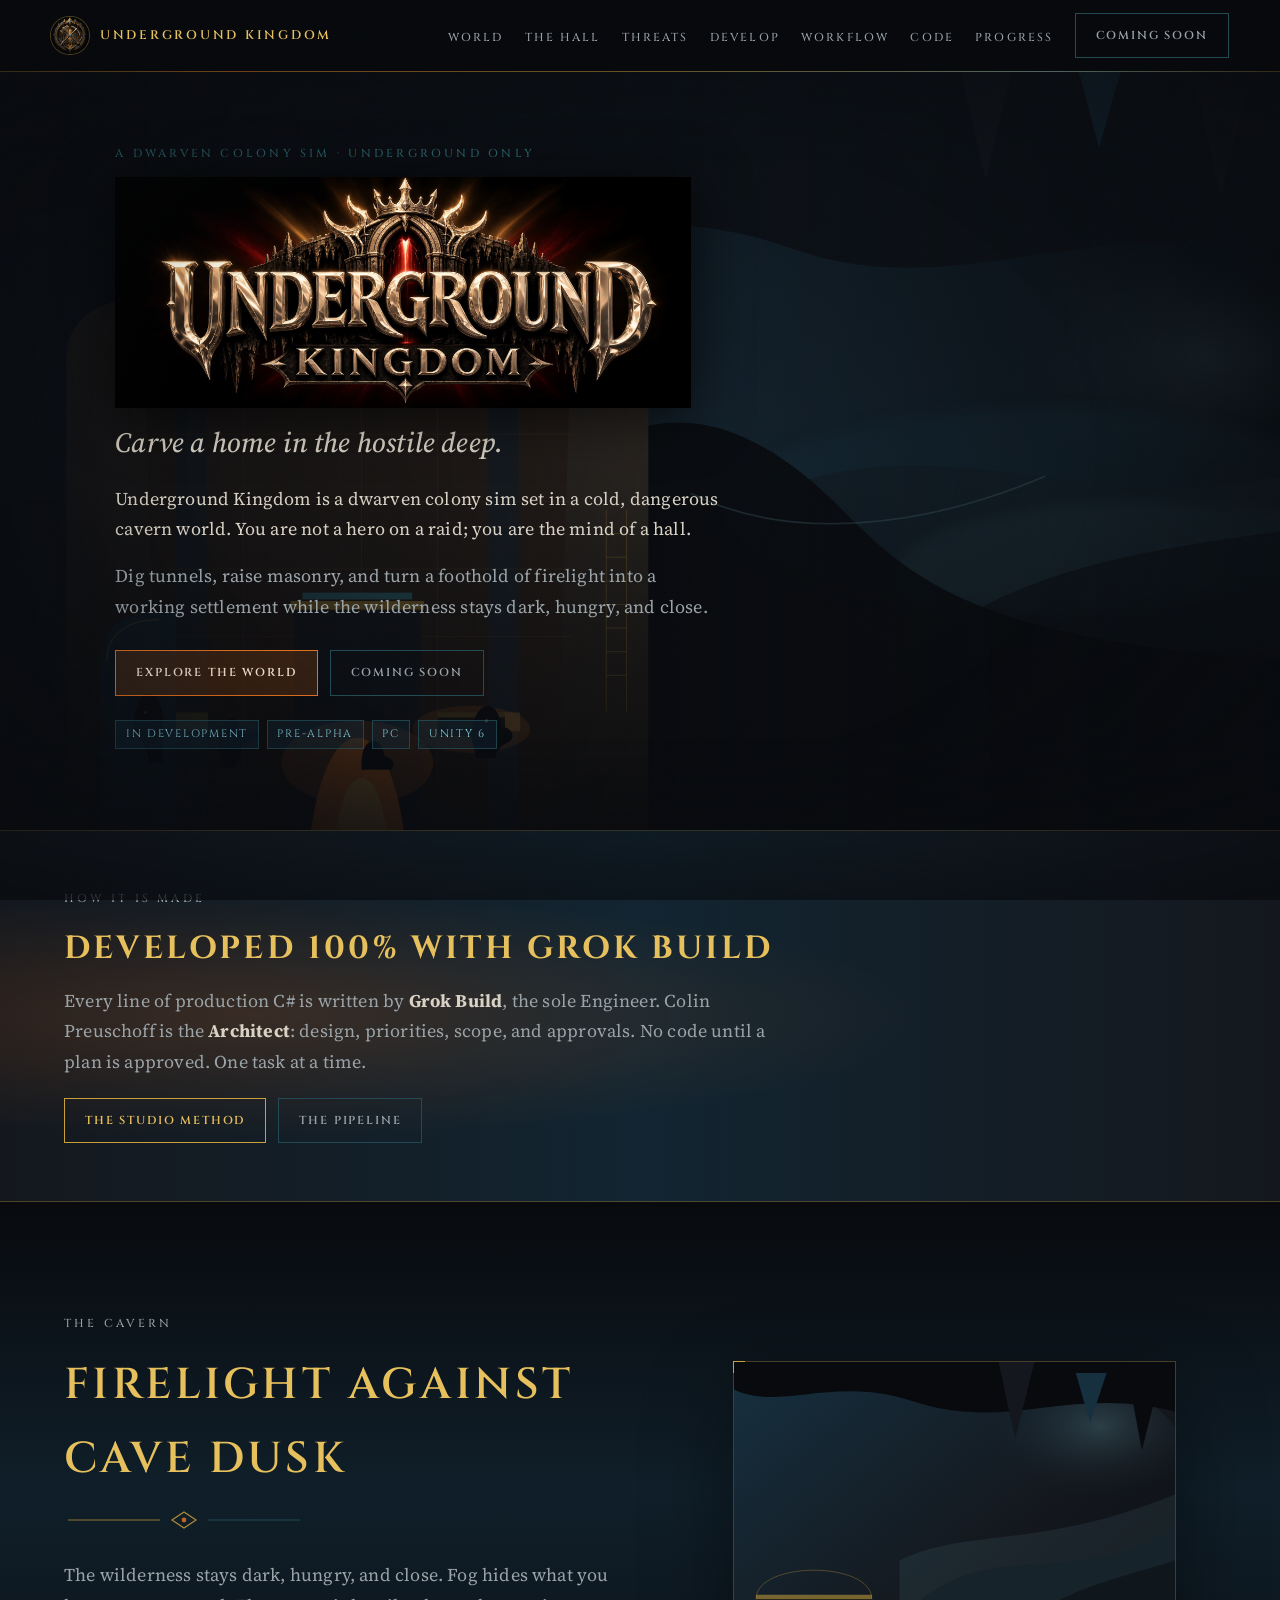
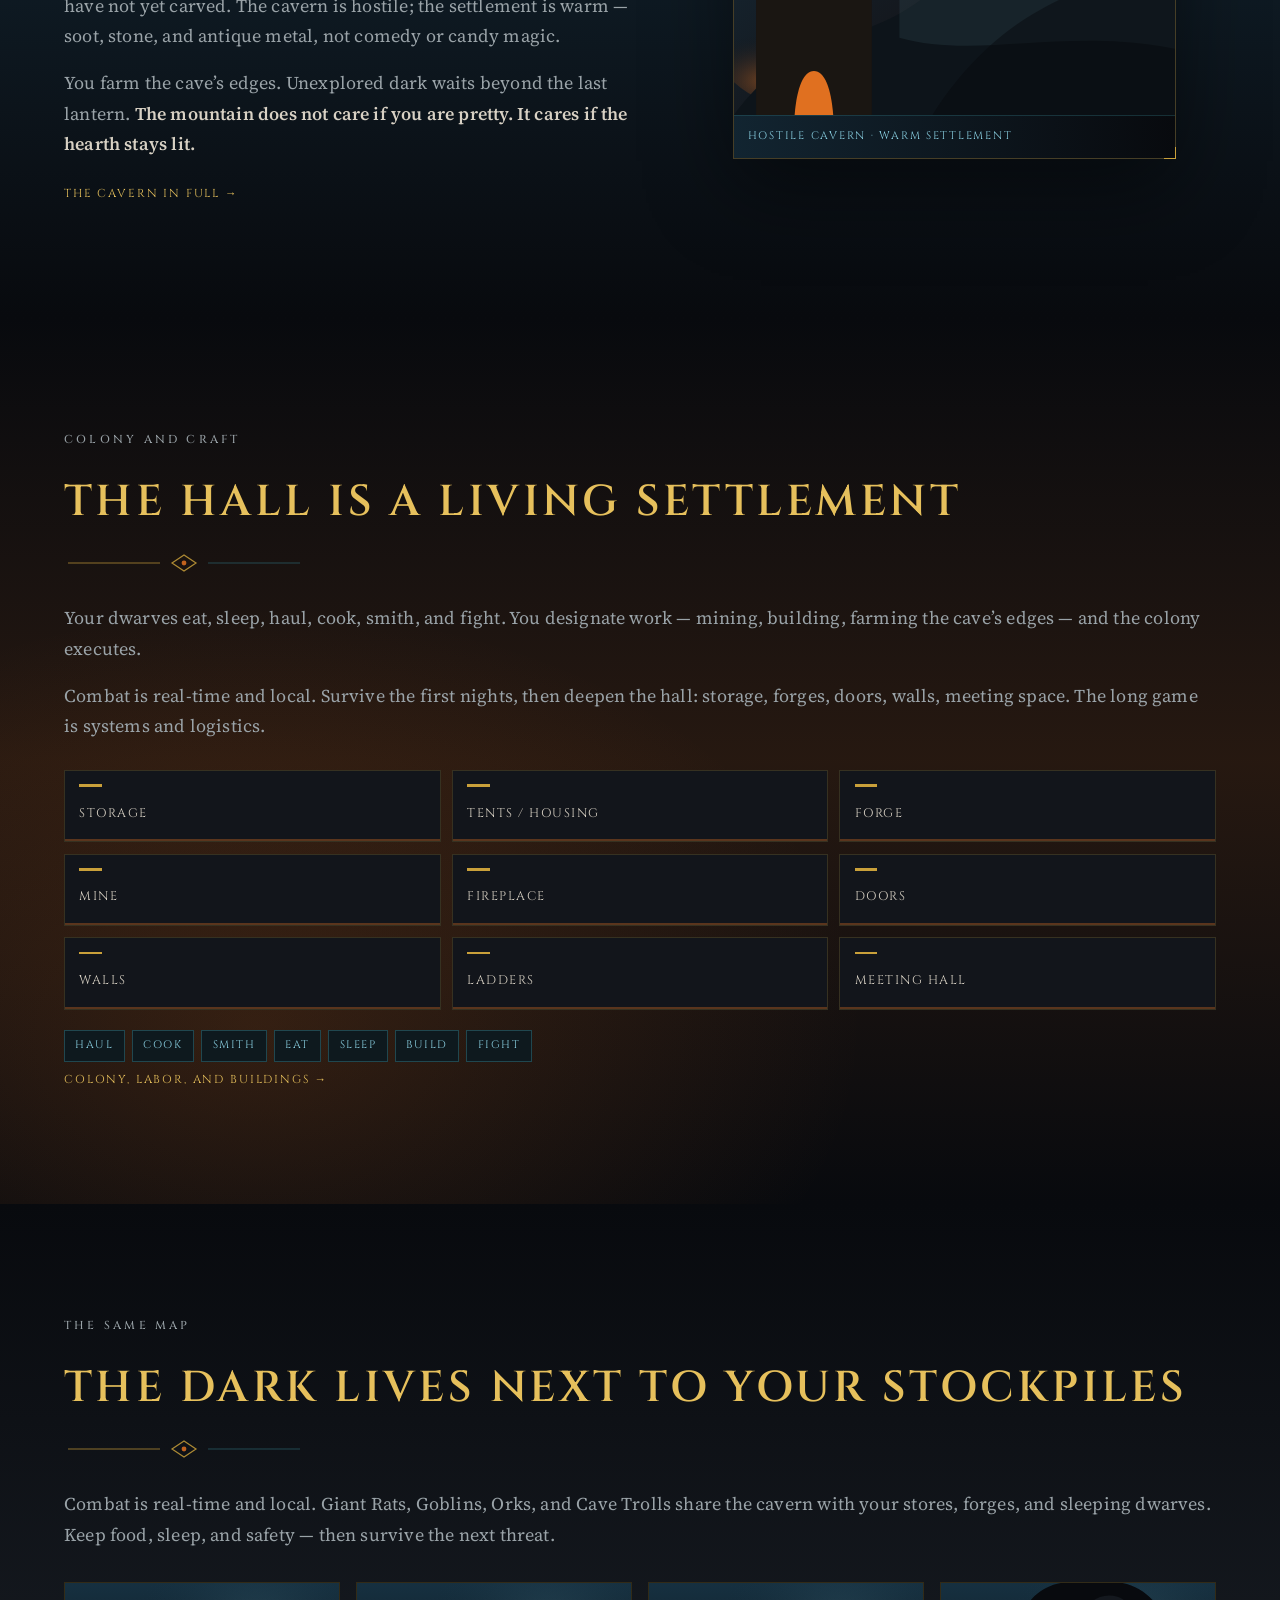
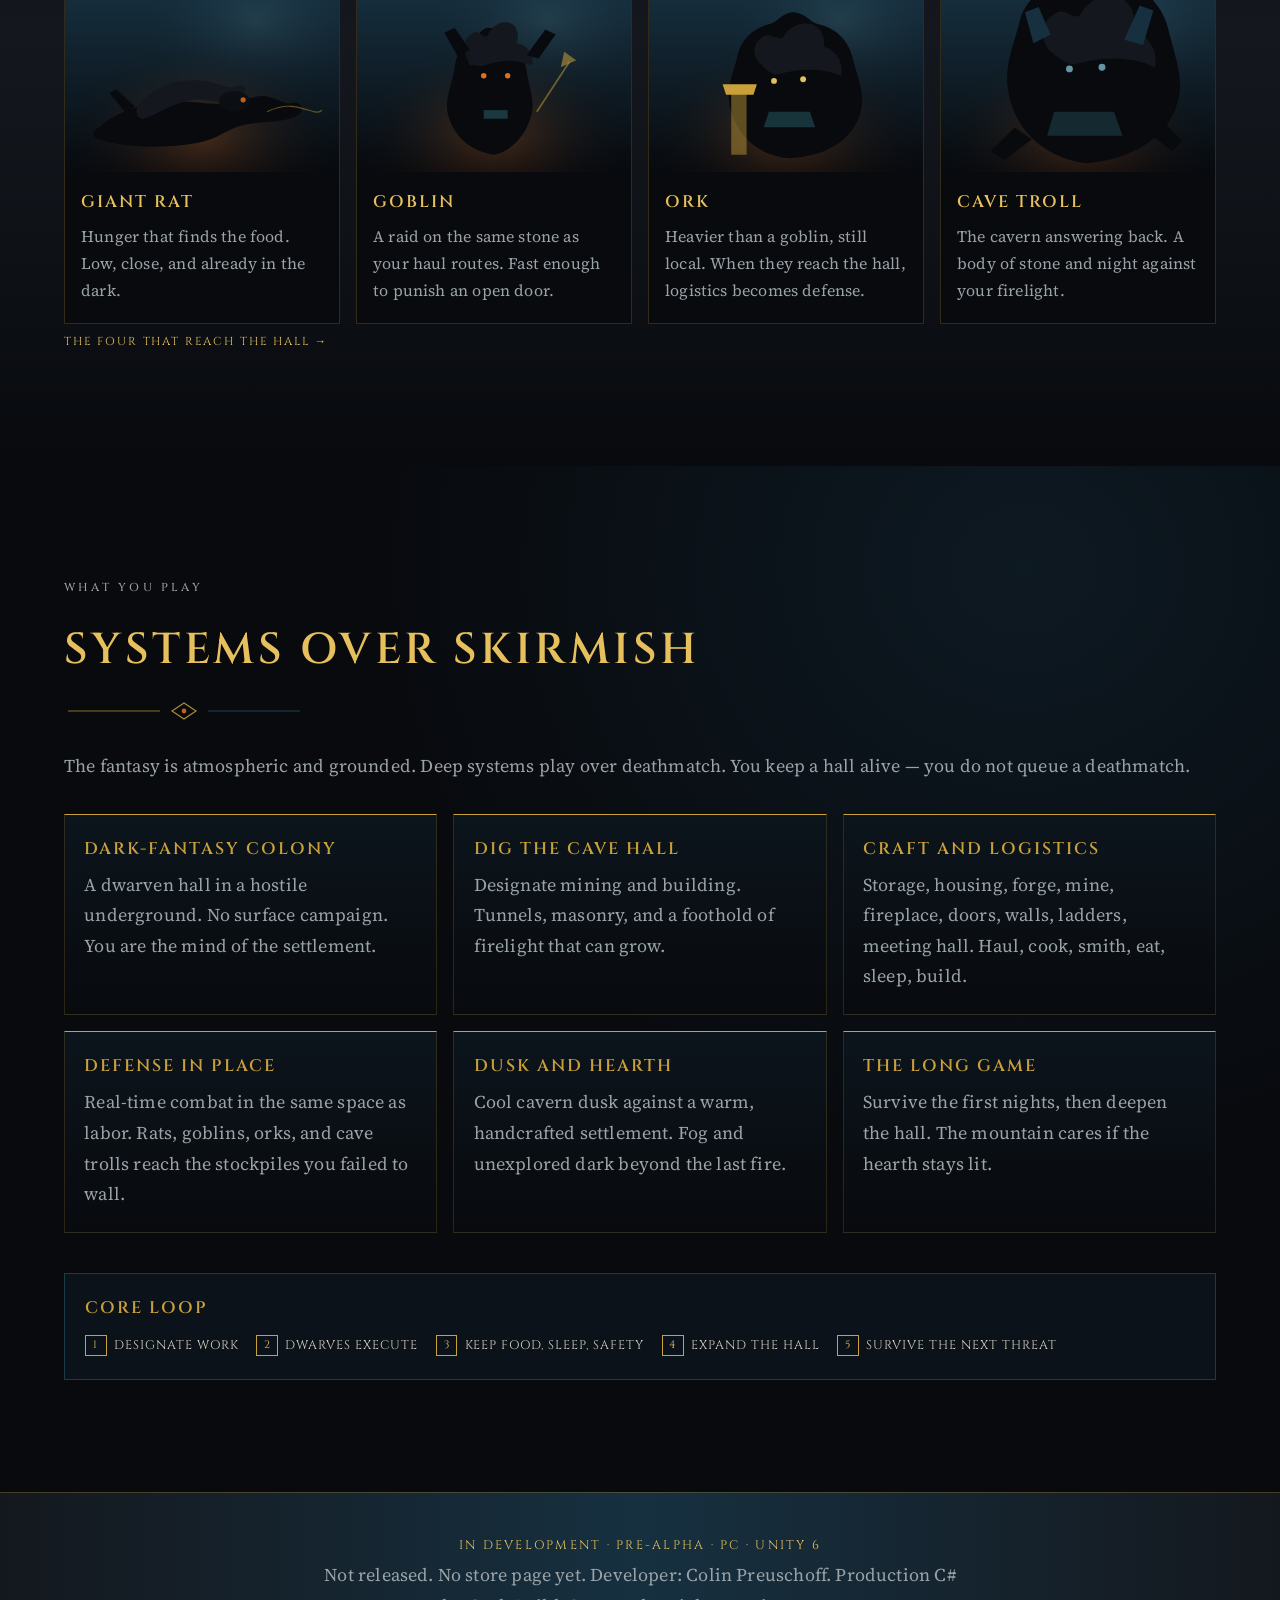
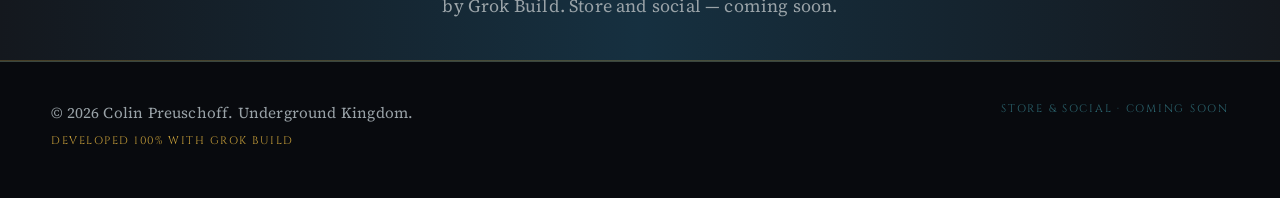
==== commit 4e04b790: "Add official Underground Kingdom logos to the public site Wordmark on the hero, crest in nav/favicon" ====
--- a/docs/index.html
+++ b/docs/index.html
@@ -10,9 +10,12 @@
   <meta property="og:title" content="Underground Kingdom">
   <meta property="og:description" content="Underground Kingdom is a dwarven colony sim set in a cold, dangerous cavern world. Dig tunnels, raise masonry, and keep the hearth lit. Developed 100% with Grok Build. PC. Unity 6. In development.">
   <meta property="og:type" content="website">
-  <meta property="og:image" content="assets/hero-cavern.svg">
+  <meta property="og:image" content="https://colinpreuschoff47-a11y.github.io/underground-kingdom-web/assets/og-card.jpg">
   <meta name="twitter:card" content="summary_large_image">
-  <link rel="icon" href="assets/favicon.svg" type="image/svg+xml">
+  <meta name="twitter:image" content="https://colinpreuschoff47-a11y.github.io/underground-kingdom-web/assets/og-card.jpg">
+  <link rel="icon" href="assets/favicon.png" type="image/png" sizes="32x32">
+  <link rel="icon" href="assets/logo-icon-192.png" type="image/png" sizes="192x192">
+  <link rel="apple-touch-icon" href="assets/apple-touch-icon.png">
   <link rel="preconnect" href="https://fonts.googleapis.com">
   <link rel="preconnect" href="https://fonts.gstatic.com" crossorigin>
   <link rel="stylesheet" href="https://fonts.googleapis.com/css2?family=Cinzel:wght@400;500;600;700&family=Source+Serif+4:opsz,wght@8..60,400;8..60,500;8..60,600;8..60,700&display=swap">
@@ -27,7 +30,7 @@
 
   <header class="site-nav">
     <a class="wordmark" href="index.html" aria-current="page">
-      <img src="assets/logo.svg" width="80" height="88" alt="">
+      <img src="assets/logo-icon-64.png" width="64" height="64" alt="">
       <span>Underground Kingdom</span>
     </a>
     <button class="nav-toggle" type="button" aria-expanded="false" aria-controls="site-links" aria-label="Open menu">
@@ -56,7 +59,8 @@
       <div class="hero-shade" aria-hidden="true"></div>
       <div class="hero-inner reveal">
         <p class="kicker">A dwarven colony sim · underground only</p>
-        <h1 id="game-title">Underground Kingdom</h1>
+        <h1 id="game-title" class="sr-only">Underground Kingdom</h1>
+        <img class="hero-logo" src="assets/logo-wordmark.jpg" width="1080" height="432" alt="Underground Kingdom">
         <p class="tagline">Carve a home in the hostile deep.</p>
         <p class="lede">Underground Kingdom is a dwarven colony sim set in a cold, dangerous cavern world. You are not a hero on a raid; you are the mind of a hall.</p>
         <p class="lede">Dig tunnels, raise masonry, and turn a foothold of firelight into a working settlement while the wilderness stays dark, hungry, and close.</p>
--- a/docs/css/styles.css
+++ b/docs/css/styles.css
@@ -1143,3 +1143,158 @@
 pre.code {
   max-width: 100%;
 }
+
+
+/* Spoilers — full briefs / plans */
+.spoiler {
+  margin: 1.25rem 0 0;
+  border: 1px solid color-mix(in srgb, var(--gold) 28%, transparent);
+  background: color-mix(in srgb, var(--cave-deep) 72%, var(--void));
+  border-radius: 2px;
+}
+.spoiler > summary {
+  cursor: pointer;
+  list-style: none;
+  padding: 0.85rem 1.1rem;
+  font-family: var(--font-display);
+  font-size: 0.95rem;
+  letter-spacing: 0.04em;
+  color: var(--gold-light);
+  user-select: none;
+}
+.spoiler > summary::-webkit-details-marker { display: none; }
+.spoiler > summary::before {
+  content: "▸ ";
+  color: var(--fire);
+  margin-right: 0.35rem;
+}
+.spoiler[open] > summary::before { content: "▾ "; }
+.spoiler > summary:hover { color: var(--gold); }
+.spoiler-body {
+  padding: 0 1.1rem 1.35rem;
+  border-top: 1px solid color-mix(in srgb, var(--gold) 18%, transparent);
+  max-height: min(70vh, 48rem);
+  overflow: auto;
+}
+.md-doc {
+  font-size: 0.98rem;
+  line-height: 1.65;
+  color: var(--parchment-dim);
+}
+.md-doc h1, .md-doc h2, .md-doc h3, .md-doc h4 {
+  font-family: var(--font-display);
+  color: var(--gold-light);
+  letter-spacing: 0.03em;
+  margin: 1.4rem 0 0.55rem;
+  line-height: 1.25;
+}
+.md-doc h1 { font-size: 1.45rem; }
+.md-doc h2 { font-size: 1.2rem; }
+.md-doc h3 { font-size: 1.05rem; }
+.md-doc p, .md-doc li { color: var(--parchment); }
+.md-doc a { color: var(--gold-light); }
+.md-doc code {
+  font-family: ui-monospace, "Cascadia Code", "SF Mono", Menlo, Consolas, monospace;
+  font-size: 0.88em;
+  color: var(--glow);
+  background: color-mix(in srgb, var(--void) 70%, transparent);
+  padding: 0.08em 0.35em;
+  border-radius: 2px;
+}
+.md-doc pre {
+  overflow: auto;
+  padding: 0.9rem 1rem;
+  background: var(--void);
+  border: 1px solid color-mix(in srgb, var(--teal) 35%, transparent);
+  border-radius: 2px;
+  font-size: 0.82rem;
+  line-height: 1.5;
+}
+.md-doc pre code {
+  background: none;
+  padding: 0;
+  color: var(--parchment);
+  white-space: pre;
+}
+.md-doc table {
+  width: 100%;
+  border-collapse: collapse;
+  margin: 0.85rem 0 1.1rem;
+  font-size: 0.92rem;
+}
+.md-doc th, .md-doc td {
+  border: 1px solid color-mix(in srgb, var(--gold) 22%, transparent);
+  padding: 0.45rem 0.65rem;
+  text-align: left;
+  vertical-align: top;
+}
+.md-doc th {
+  background: color-mix(in srgb, var(--cave) 45%, var(--void));
+  color: var(--gold-light);
+  font-family: var(--font-display);
+  font-weight: 500;
+  letter-spacing: 0.03em;
+}
+.md-doc blockquote {
+  margin: 0.9rem 0;
+  padding: 0.35rem 0 0.35rem 0.9rem;
+  border-left: 2px solid var(--fire);
+  color: var(--parchment-dim);
+}
+.md-doc hr {
+  border: 0;
+  border-top: 1px solid color-mix(in srgb, var(--gold) 25%, transparent);
+  margin: 1.4rem 0;
+}
+.md-doc ul, .md-doc ol { padding-left: 1.35rem; }
+@media (prefers-reduced-motion: reduce) {
+  .spoiler { scroll-behavior: auto; }
+}
+
+
+/* Official logos */
+.wordmark img {
+  width: 2.35rem;
+  height: 2.35rem;
+  object-fit: contain;
+  border-radius: 50%;
+  box-shadow: 0 0 0 1px color-mix(in srgb, var(--gold) 35%, transparent);
+}
+.hero-logo {
+  display: block;
+  width: min(36rem, 92vw);
+  height: auto;
+  margin: 0.35rem 0 1rem;
+  filter: drop-shadow(0 8px 28px rgba(0, 0, 0, 0.65));
+}
+.hero-inner .tagline {
+  margin-top: 0.25rem;
+}
+.hero h1.sr-only,
+.sr-only {
+  position: absolute;
+  width: 1px;
+  height: 1px;
+  padding: 0;
+  margin: -1px;
+  overflow: hidden;
+  clip: rect(0, 0, 0, 0);
+  white-space: nowrap;
+  border: 0;
+}
+.brand-crest {
+  display: block;
+  width: min(14rem, 55vw);
+  height: auto;
+  margin: 0 auto 1.25rem;
+  border-radius: 50%;
+  box-shadow:
+    0 0 0 1px color-mix(in srgb, var(--gold) 30%, transparent),
+    0 12px 40px rgba(0, 0, 0, 0.55);
+}
+.page-hero .brand-crest {
+  margin-left: 0;
+}
+@media (max-width: 640px) {
+  .hero-logo { width: min(22rem, 94vw); }
+}
